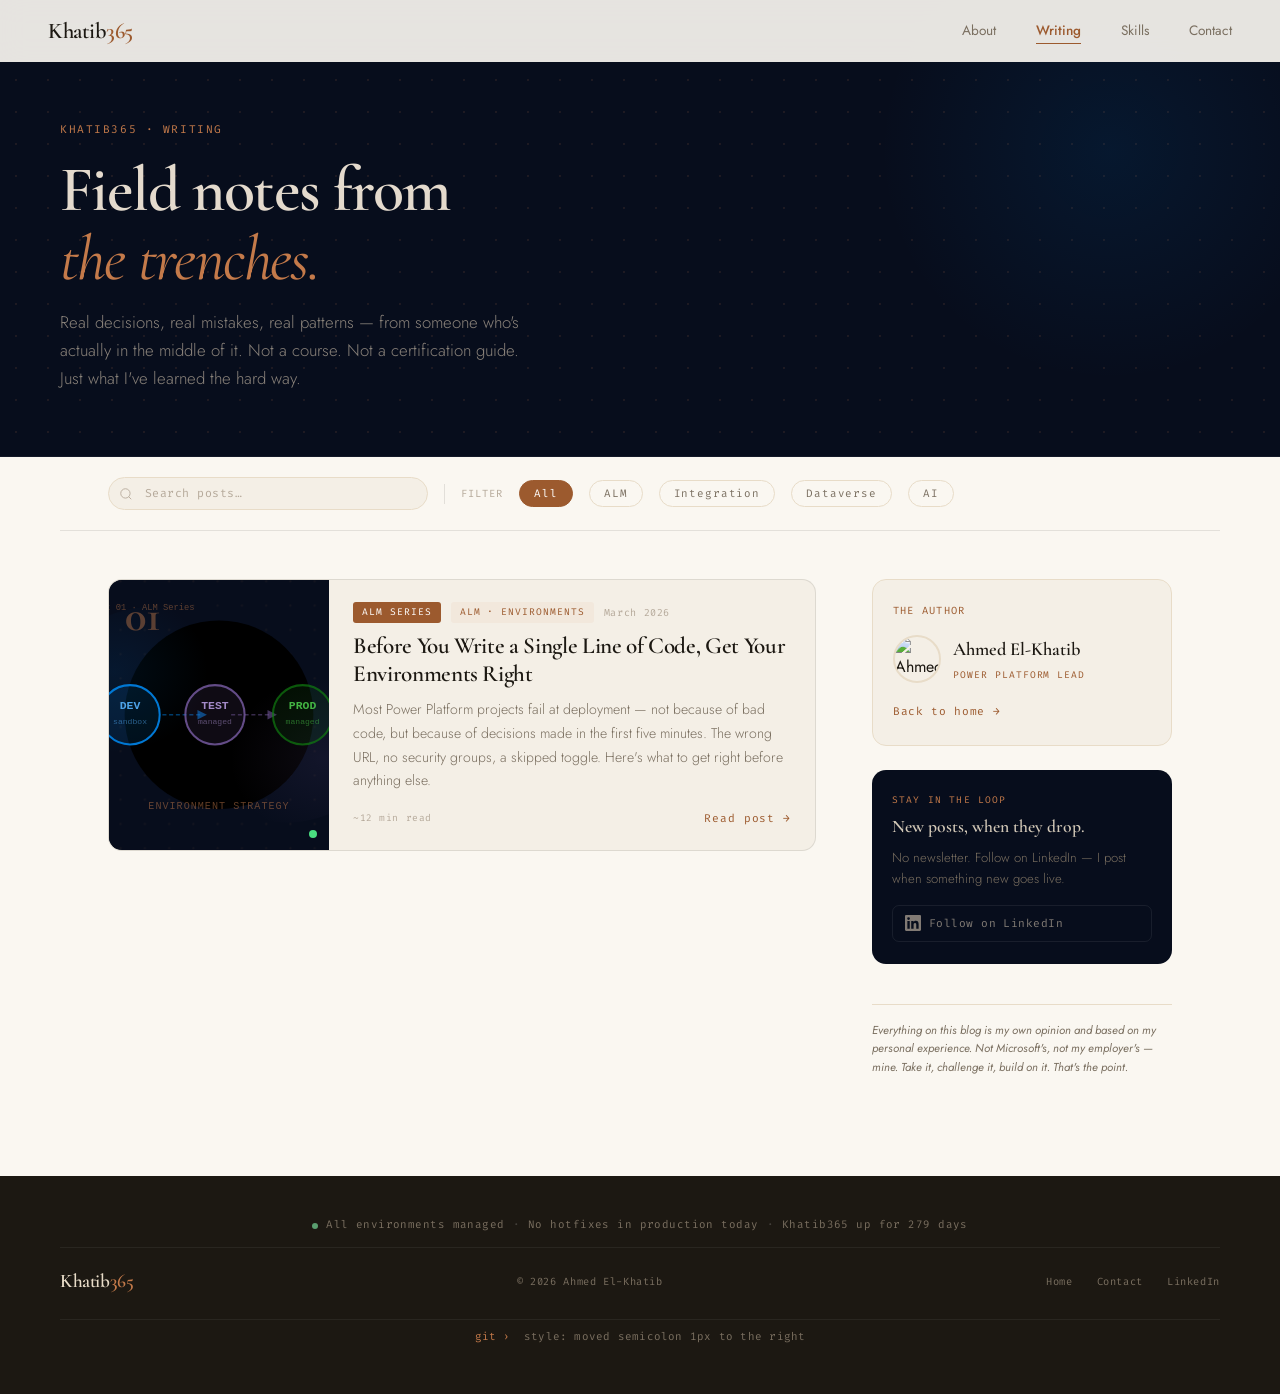
==== blog/index.html @ f5604d5f "Add Easter eggs, 50-tip modal, footer status bar, commit MOTD, and 404 page - Replace 10-tip sardoni" ====
<!DOCTYPE html>
<html lang="en">
<head>
<meta charset="UTF-8">
<meta name="viewport" content="width=device-width, initial-scale=1.0">
<meta name="description" content="Khatib365 — Power Platform, ALM, integration architecture, and building enterprise solutions properly.">
<title>Writing — Khatib365</title>
<link href="https://fonts.googleapis.com/css2?family=Cormorant+Garamond:ital,wght@0,400;0,500;0,600;0,700;1,400;1,600&family=Jost:wght@300;400;500;600&family=Fira+Code:wght@400;500&display=swap" rel="stylesheet">
<link rel="icon" type="image/svg+xml" href="../assets/favicon.svg" />
<style>
  :root {
    --parchment:   #f4efe6;
    --parchment-d: #ece4d5;
    --canvas:      #faf7f1;
    --sand:        #e8dcc8;
    --ink:         #1c1812;
    --ink-soft:    #453d31;
    --ink-mid:     #7a6f60;
    --ink-light:   #b5a99a;
    --copper:      #9c5a2e;
    --copper-light:#c47a4a;
    --copper-pale: #f2e8dc;
    --rule:        rgba(28,24,18,0.1);
    --navy:        #070d1c;
    --serif:  'Cormorant Garamond', Georgia, serif;
    --sans:   'Jost', system-ui, sans-serif;
    --mono:   'Fira Code', 'Courier New', monospace;
    --max-w:  1160px;
  }
  *, *::before, *::after { box-sizing: border-box; margin: 0; padding: 0; }
  html { scroll-behavior: smooth; }
  body { background: var(--canvas); color: var(--ink); font-family: var(--sans); font-size: 16px; line-height: 1.7; -webkit-font-smoothing: antialiased; overflow-x: hidden; }
  a { color: inherit; text-decoration: none; }

  /* ── NAV ── */
  .nav { position: fixed; top: 0; left: 0; right: 0; z-index: 100; display: flex; align-items: center; justify-content: space-between; padding: 1.2rem 3rem; background: rgba(250,247,241,0.92); backdrop-filter: blur(14px); border-bottom: 1px solid transparent; transition: all 0.3s ease; }
  .nav.scrolled { padding: 0.85rem 3rem; border-bottom-color: var(--rule); box-shadow: 0 2px 24px rgba(28,24,18,0.07); }
  .nav-brand { font-family: var(--serif); font-size: 1.4rem; font-weight: 600; letter-spacing: -0.02em; line-height: 1; }
  .brand-khatib { color: var(--ink); } .brand-365 { color: var(--copper); }
  .nav-links { display: flex; align-items: center; gap: 2.5rem; }
  .nav-link { font-size: 0.85rem; font-weight: 400; color: var(--ink-mid); transition: color 0.2s; position: relative; }
  .nav-link:hover { color: var(--ink); }
  .nav-link.active { color: var(--copper); font-weight: 500; }
  .nav-link::after { content: ''; position: absolute; bottom: -2px; left: 0; right: 0; height: 1px; background: var(--copper); transform: scaleX(0); transform-origin: left; transition: transform 0.22s ease; }
  .nav-link:hover::after, .nav-link.active::after { transform: scaleX(1); }
  .nav-toggle { display: none; }

  /* ── PAGE HEADER ── */
  .blog-header {
    padding: 120px 3rem 64px;
    background: var(--navy);
    position: relative; overflow: hidden;
    border-bottom: 1px solid rgba(255,255,255,0.05);
  }
  /* Stars / dot grid on dark header */
  .blog-header::before {
    content: '';
    position: absolute; inset: 0;
    background-image: radial-gradient(circle, rgba(196,122,74,0.12) 1px, transparent 1px);
    background-size: 32px 32px;
    pointer-events: none;
  }
  .blog-header::after {
    content: '';
    position: absolute; top: -100px; right: -80px;
    width: 500px; height: 500px; border-radius: 50%;
    background: radial-gradient(circle, rgba(0,120,212,0.1) 0%, transparent 65%);
    pointer-events: none;
  }
  .blog-header-inner {
    max-width: var(--max-w); margin: 0 auto;
    display: flex; align-items: flex-end; justify-content: space-between;
    gap: 40px; flex-wrap: wrap; position: relative; z-index: 1;
  }
  .blog-eyebrow { font-family: var(--mono); font-size: 0.7rem; letter-spacing: 0.14em; text-transform: uppercase; color: var(--copper-light); margin-bottom: 16px; }
  .blog-page-title { font-family: var(--serif); font-size: clamp(2.6rem, 5vw, 4.2rem); font-weight: 600; line-height: 1.08; letter-spacing: -0.025em; color: rgba(240,230,215,0.95); margin-bottom: 16px; }
  .blog-page-title em { font-style: italic; color: var(--copper-light); font-weight: 400; }
  .blog-page-desc { font-size: 1.05rem; color: rgba(181,169,154,0.75); max-width: 480px; line-height: 1.65; font-weight: 300; }
  .blog-stats { display: flex; gap: 32px; flex-shrink: 0; }
  .blog-stat { text-align: right; }
  .blog-stat-num { font-family: var(--serif); font-size: 2.8rem; font-weight: 600; color: rgba(240,230,215,0.9); line-height: 1; display: block; }
  .blog-stat-label { font-family: var(--mono); font-size: 0.65rem; letter-spacing: 0.12em; text-transform: uppercase; color: rgba(181,169,154,0.5); }

  /* ── TOOLBAR: search + filters ── */
  .blog-toolbar {
    max-width: var(--max-w); margin: 0 auto;
    padding: 20px 3rem;
    display: flex; align-items: center; gap: 16px; flex-wrap: wrap;
    border-bottom: 1px solid var(--rule);
  }
  .search-wrap {
    position: relative; flex: 1; min-width: 200px; max-width: 320px;
  }
  .search-input {
    width: 100%;
    padding: 8px 12px 8px 36px;
    font-family: var(--mono); font-size: 0.72rem; letter-spacing: 0.04em;
    background: var(--parchment); border: 1px solid var(--sand);
    border-radius: 20px; color: var(--ink); outline: none;
    transition: border-color 0.2s, box-shadow 0.2s;
  }
  .search-input::placeholder { color: var(--ink-light); }
  .search-input:focus { border-color: var(--copper-light); box-shadow: 0 0 0 3px rgba(156,90,46,0.1); }
  .search-icon {
    position: absolute; left: 11px; top: 50%; transform: translateY(-50%);
    color: var(--ink-light); pointer-events: none;
  }
  .filter-sep { width: 1px; height: 20px; background: var(--rule); flex-shrink: 0; }
  .filter-label { font-family: var(--mono); font-size: 0.65rem; letter-spacing: 0.1em; text-transform: uppercase; color: var(--ink-light); white-space: nowrap; }
  .filter-btn { font-family: var(--mono); font-size: 0.68rem; letter-spacing: 0.08em; padding: 5px 14px; border-radius: 20px; border: 1px solid var(--sand); background: transparent; color: var(--ink-mid); cursor: pointer; transition: all 0.18s; white-space: nowrap; }
  .filter-btn:hover { border-color: var(--copper); color: var(--copper); }
  .filter-btn.active { background: var(--copper); border-color: var(--copper); color: white; }

  /* ── MAIN LAYOUT ── */
  .blog-main {
    max-width: var(--max-w); margin: 0 auto;
    padding: 48px 3rem 100px;
    display: grid; grid-template-columns: 1fr 300px;
    gap: 56px; align-items: start;
  }

  /* ── POST CARDS ── */
  .post-list { display: flex; flex-direction: column; gap: 20px; }

  .post-item {
    display: grid;
    grid-template-columns: 220px 1fr;
    border-radius: 14px;
    overflow: hidden;
    border: 1px solid var(--rule);
    background: var(--parchment);
    transition: transform 0.28s ease, box-shadow 0.28s ease, border-color 0.28s ease;
    cursor: pointer;
  }
  .post-item:hover {
    transform: translateY(-4px);
    box-shadow: 0 16px 48px rgba(28,24,18,0.1);
    border-color: rgba(156,90,46,0.3);
  }
  .post-item.hidden { display: none; }

  /* Thumbnail */
  .post-thumb {
    position: relative;
    background: var(--navy);
    overflow: hidden;
    min-height: 180px;
  }
  .post-thumb svg { width: 100%; height: 100%; display: block; position: absolute; inset: 0; }
  .post-num {
    position: absolute; top: 14px; left: 16px; z-index: 2;
    font-family: var(--serif); font-size: 2.8rem; font-weight: 700;
    color: rgba(196,122,74,0.45); line-height: 1;
  }
  .post-live-indicator {
    position: absolute; bottom: 12px; right: 12px; z-index: 2;
    width: 8px; height: 8px; border-radius: 50%;
    background: #4ade80;
    box-shadow: 0 0 0 0 rgba(74,222,128,0.5);
    animation: live-pulse 2.2s ease-in-out infinite;
  }
  @keyframes live-pulse {
    0%, 100% { box-shadow: 0 0 0 0 rgba(74,222,128,0.5); }
    50%       { box-shadow: 0 0 0 8px rgba(74,222,128,0); }
  }

  /* Post content */
  .post-content { padding: 22px 24px; display: flex; flex-direction: column; }
  .post-meta { display: flex; align-items: center; gap: 10px; margin-bottom: 10px; flex-wrap: wrap; }
  .post-series { font-family: var(--mono); font-size: 0.6rem; letter-spacing: 0.1em; text-transform: uppercase; color: white; background: var(--copper); padding: 2px 9px; border-radius: 3px; }
  .post-live-badge { font-family: var(--mono); font-size: 0.58rem; letter-spacing: 0.14em; text-transform: uppercase; color: white; background: #16a34a; padding: 2px 9px 3px; border-radius: 3px; }
  .post-tag { font-family: var(--mono); font-size: 0.6rem; letter-spacing: 0.1em; text-transform: uppercase; color: var(--copper); background: var(--copper-pale); padding: 2px 9px; border-radius: 3px; }
  .post-date { font-family: var(--mono); font-size: 0.63rem; color: var(--ink-light); letter-spacing: 0.06em; }

  .post-title { font-family: var(--serif); font-size: 1.45rem; font-weight: 600; line-height: 1.2; letter-spacing: -0.015em; color: var(--ink); margin-bottom: 10px; transition: color 0.2s; }
  .post-item:hover .post-title { color: var(--copper); }
  .post-title-link { color: inherit; text-decoration: none; transition: color 0.2s; }
  .post-item:hover .post-title-link { color: var(--copper); }

  .post-excerpt { font-size: 0.88rem; color: var(--ink-mid); line-height: 1.68; font-weight: 300; flex: 1; margin-bottom: 16px; }

  .post-footer { display: flex; align-items: center; justify-content: space-between; margin-top: auto; }
  .post-read-time { font-family: var(--mono); font-size: 0.6rem; color: var(--ink-light); letter-spacing: 0.06em; }
  .post-link { font-family: var(--mono); font-size: 0.7rem; color: var(--copper); letter-spacing: 0.08em; display: flex; align-items: center; gap: 6px; transition: gap 0.2s; }
  .post-item:hover .post-link { gap: 11px; }

  /* Empty state */
  .no-posts-msg { padding: 3rem 0; text-align: center; color: var(--ink-light); font-family: var(--mono); font-size: 0.8rem; display: none; }
  .no-posts-msg.visible { display: block; }

  /* ── SIDEBAR ── */
  .blog-sidebar { display: flex; flex-direction: column; gap: 24px; position: sticky; top: 96px; }

  .sidebar-card { background: var(--parchment); border: 1px solid var(--sand); border-radius: 14px; padding: 22px 20px; }
  .sidebar-title { font-family: var(--mono); font-size: 0.65rem; letter-spacing: 0.12em; text-transform: uppercase; color: var(--copper); margin-bottom: 14px; }

  /* Author */
  .author-mini-header { display: flex; align-items: center; gap: 12px; margin-bottom: 12px; }
  .author-mini-photo { width: 48px; height: 48px; border-radius: 50%; object-fit: cover; border: 2px solid var(--sand); flex-shrink: 0; }
  .author-mini-meta { display: flex; flex-direction: column; gap: 2px; }
  .about-mini-name { font-family: var(--serif); font-size: 1.15rem; font-weight: 600; color: var(--ink); }
  .about-mini-role { font-family: var(--mono); font-size: 0.6rem; letter-spacing: 0.1em; text-transform: uppercase; color: var(--copper); }
  .about-mini-bio { font-size: 0.84rem; color: var(--ink-mid); line-height: 1.6; font-weight: 300; margin-bottom: 12px; }
  .about-mini-link { font-family: var(--mono); font-size: 0.7rem; color: var(--copper); letter-spacing: 0.06em; display: inline-flex; align-items: center; gap: 6px; transition: gap 0.2s; }
  .about-mini-link:hover { gap: 10px; }

  /* Topics */
  .topic-list { display: flex; flex-direction: column; gap: 8px; }
  .topic-item {
    display: flex; align-items: center; justify-content: space-between;
    font-size: 0.84rem; color: var(--ink-soft);
    padding: 8px 10px; border-radius: 8px;
    border: 1px solid transparent;
    transition: all 0.18s; cursor: pointer;
  }
  .topic-item:hover { background: var(--copper-pale); border-color: rgba(156,90,46,0.2); color: var(--copper); }
  .topic-dot { width: 8px; height: 8px; border-radius: 50%; flex-shrink: 0; }

  /* Follow card */
  .follow-card { background: var(--navy); border-radius: 14px; padding: 22px 20px; }
  .follow-card-eyebrow { font-family: var(--mono); font-size: 0.6rem; letter-spacing: 0.12em; text-transform: uppercase; color: var(--copper-light); margin-bottom: 8px; display: block; }
  .follow-card-title { font-family: var(--serif); font-size: 1.1rem; font-weight: 600; color: rgba(232,220,200,0.9); margin-bottom: 8px; line-height: 1.3; }
  .follow-card-body { font-size: 0.82rem; color: rgba(122,111,96,1); line-height: 1.6; font-weight: 300; margin-bottom: 16px; }
  .follow-card-links { display: flex; flex-direction: column; gap: 8px; }
  .follow-card-link { display: inline-flex; align-items: center; gap: 8px; font-family: var(--mono); font-size: 0.7rem; color: rgba(181,169,154,0.7); padding: 8px 12px; border: 1px solid rgba(255,255,255,0.07); border-radius: 7px; transition: all 0.2s; letter-spacing: 0.04em; }
  .follow-card-link:hover { background: rgba(255,255,255,0.05); color: rgba(232,220,200,0.9); border-color: rgba(255,255,255,0.15); }
  .follow-card-link-icon { background: rgba(255,255,255,0.07); border-radius: 3px; padding: 1px 5px; font-size: 0.6rem; }

  /* ── FOOTER ── */
  .footer { background: var(--ink); padding: 2.5rem 3rem; }
  .footer-inner { max-width: var(--max-w); margin: 0 auto; display: flex; align-items: center; justify-content: space-between; flex-wrap: wrap; gap: 20px; }
  .footer .nav-brand { font-size: 1.2rem; }
  .footer .brand-khatib { color: var(--sand); }
  .footer .brand-365 { color: var(--copper-light); }
  .footer-copy { font-family: var(--mono); font-size: 0.65rem; color: var(--ink-mid); letter-spacing: 0.06em; }
  .footer-links { display: flex; gap: 24px; }
  .footer-link { font-family: var(--mono); font-size: 0.65rem; color: var(--ink-mid); letter-spacing: 0.06em; transition: color 0.2s; }
  .footer-link:hover { color: var(--copper-light); }
  .footer-status {
    width: 100%; display: flex; align-items: center; justify-content: center;
    gap: 8px; font-size: 0.68rem; color: var(--ink-mid);
    font-family: var(--mono); letter-spacing: 0.04em;
    padding-bottom: 0.75rem; margin-bottom: 0.25rem;
    border-bottom: 0.5px solid rgba(255,255,255,0.06);
  }
  .status-dot {
    width: 6px; height: 6px; border-radius: 50%;
    background: #5a9e6f;
    animation: statusPulse 2.5s ease-in-out infinite;
  }
  @keyframes statusPulse { 0%, 100% { opacity: 1; } 50% { opacity: 0.4; } }
  .status-sep { color: rgba(255,255,255,0.18); }
  .footer-commit {
    width: 100%; text-align: center; font-family: var(--mono); font-size: 0.68rem;
    color: var(--ink-mid); padding: 0.5rem 0;
    border-top: 0.5px solid rgba(255,255,255,0.06);
    margin-top: 0.5rem; letter-spacing: 0.02em;
  }
  .footer-commit-prefix { color: var(--copper-light); margin-right: 6px; }

  /* ── SARCASTIC TIP TOAST ── */
  .tip-toast {
    position: fixed; bottom: 28px; right: 28px; z-index: 500;
    max-width: 340px;
    background: var(--navy);
    border-radius: 14px; padding: 0;
    border: 1px solid rgba(196,122,74,0.2);
    box-shadow: 0 16px 48px rgba(0,0,0,0.35);
    transform: translateY(calc(100% + 44px)); opacity: 0;
    transition: transform 0.48s cubic-bezier(0.16,1,0.3,1), opacity 0.38s ease;
    overflow: hidden;
  }
  .tip-toast.visible { transform: translateY(0); opacity: 1; }
  .tip-toast.hiding  { transform: translateY(calc(100% + 44px)); opacity: 0; }
  .tip-progress { height: 2px; background: linear-gradient(90deg, var(--copper), var(--copper-light)); transform-origin: left; animation: tip-drain 7.5s linear forwards; }
  @keyframes tip-drain { from { transform: scaleX(1); } to { transform: scaleX(0); } }
  .tip-body { padding: 16px 18px 18px; }
  .tip-header { display: flex; align-items: center; justify-content: space-between; margin-bottom: 8px; }
  .tip-label { font-family: var(--mono); font-size: 0.6rem; letter-spacing: 0.14em; text-transform: uppercase; color: var(--copper-light); display: flex; align-items: center; gap: 5px; }
  .tip-close { background: rgba(255,255,255,0.06); border: none; border-radius: 50%; width: 22px; height: 22px; display: flex; align-items: center; justify-content: center; color: rgba(181,169,154,0.6); cursor: pointer; font-size: 0.68rem; transition: all 0.2s; line-height: 1; }
  .tip-close:hover { background: rgba(255,255,255,0.12); color: rgba(232,220,200,0.9); }
  .tip-text { font-size: 0.86rem; color: rgba(228,210,186,0.82); line-height: 1.65; font-weight: 300; }
  .tip-text strong { color: var(--copper-light); font-weight: 500; }

  /* ── Disclaimer ── */
  .disclaimer-text {
    font-size: 0.72rem;
    color: var(--ink-mid);
    line-height: 1.6;
    font-style: italic;
    border-top: 0.5px solid var(--sand);
    padding-top: 1rem;
    margin-top: 1rem;
  }

  /* ── RESPONSIVE ── */
  @media (max-width: 960px) {
    .blog-main { grid-template-columns: 1fr; padding: 36px 1.5rem 80px; gap: 40px; }
    .blog-sidebar { position: static; }
  }
  @media (max-width: 760px) {
    .nav { padding: 1rem 1.5rem; }
    .nav.scrolled { padding: 0.8rem 1.5rem; }
    .nav-links { display: none; }
    .nav-toggle { display: block; background: none; border: none; font-size: 1.2rem; color: var(--ink); cursor: pointer; }
    .nav-links.open { display: flex; flex-direction: column; position: absolute; top: 100%; left: 0; right: 0; background: rgba(250,247,241,0.98); padding: 1rem 1.5rem 1.5rem; border-bottom: 1px solid var(--rule); gap: 1rem; }
    .blog-header { padding: 100px 1.5rem 48px; }
    .blog-header-inner { flex-direction: column; align-items: flex-start; }
    .blog-toolbar { padding: 16px 1.5rem; }
    .post-item { grid-template-columns: 1fr; }
    .post-thumb { min-height: 140px; }
    .footer { padding: 2rem 1.5rem; }
    .tip-toast { max-width: calc(100vw - 40px); right: 20px; bottom: 20px; }
  }
</style>
</head>
<body>

<!-- NAV -->
<nav class="nav" id="nav">
  <a href="../" class="nav-brand"><span class="brand-khatib">Khatib</span><span class="brand-365">365</span></a>
  <div class="nav-links" id="navLinks">
    <a href="../#about" class="nav-link">About</a>
    <a href="index.html" class="nav-link active">Writing</a>
    <a href="../#skills" class="nav-link">Skills</a>
    <a href="../#contact" class="nav-link">Contact</a>
  </div>
  <button class="nav-toggle" id="navToggle" aria-label="Menu">☰</button>
</nav>

<!-- HEADER (dark navy) -->
<header class="blog-header">
  <div class="blog-header-inner">
    <div>
      <div class="blog-eyebrow">Khatib365 · Writing</div>
      <h1 class="blog-page-title">Field notes from<br><em>the trenches.</em></h1>
      <p class="blog-page-desc">Real decisions, real mistakes, real patterns — from someone who's actually in the middle of it. Not a course. Not a certification guide. Just what I've learned the hard way.</p>
    </div>
  </div>
</header>

<!-- TOOLBAR: search + filter -->
<div class="blog-toolbar" id="toolbar">
  <div class="search-wrap">
    <svg class="search-icon" viewBox="0 0 24 24" fill="none" stroke="currentColor" stroke-width="1.5" width="14" height="14"><circle cx="11" cy="11" r="8"/><line x1="21" y1="21" x2="16.65" y2="16.65"/></svg>
    <input type="text" id="searchInput" class="search-input" placeholder="Search posts…" aria-label="Search posts" />
  </div>
  <div class="filter-sep"></div>
  <span class="filter-label">Filter</span>
  <button class="filter-btn active" data-filter="all">All</button>
  <button class="filter-btn" data-filter="alm">ALM</button>
  <button class="filter-btn" data-filter="integration">Integration</button>
  <button class="filter-btn" data-filter="dataverse">Dataverse</button>
  <button class="filter-btn" data-filter="ai">AI</button>
</div>

<!-- MAIN -->
<main class="blog-main">

  <!-- POST LIST -->
  <div class="post-list" id="postList">

    <!-- ── Post 01: Environment Strategy — LIVE ── -->
    <article class="post-item" data-tags="alm" data-live="true"
      onclick="location.href='post1-environment-strategy.html'" style="cursor:pointer;">
      <div class="post-thumb">
        <!-- Abstract SVG thumbnail: Environment pipeline art -->
        <svg viewBox="0 0 220 200" xmlns="http://www.w3.org/2000/svg" preserveAspectRatio="xMidYMid slice">
          <!-- Background -->
          <rect width="220" height="200" fill="#070d1c"/>
          <!-- Dot grid -->
          <defs>
            <pattern id="dots1" x="0" y="0" width="18" height="18" patternUnits="userSpaceOnUse">
              <circle cx="1" cy="1" r="0.8" fill="rgba(196,122,74,0.07)"/>
            </pattern>
          </defs>
          <rect width="220" height="200" fill="url(#dots1)"/>
          <!-- Glow blobs -->
          <circle cx="110" cy="100" r="70" fill="radial-gradient"/>
          <radialGradient id="g1" cx="30%" cy="40%" r="50%">
            <stop offset="0%" stop-color="rgba(0,120,212,0.1)"/>
            <stop offset="100%" stop-color="rgba(0,120,212,0)"/>
          </radialGradient>
          <radialGradient id="g2" cx="70%" cy="60%" r="50%">
            <stop offset="0%" stop-color="rgba(123,94,167,0.1)"/>
            <stop offset="100%" stop-color="rgba(123,94,167,0)"/>
          </radialGradient>
          <ellipse cx="60" cy="80" rx="70" ry="60" fill="url(#g1)"/>
          <ellipse cx="160" cy="120" rx="70" ry="60" fill="url(#g2)"/>
          <!-- Arrow: DEV → TEST -->
          <line x1="68" y1="100" x2="96" y2="100" stroke="rgba(0,120,212,0.5)" stroke-width="1.2" stroke-dasharray="3,2"/>
          <polygon points="94,96.5 101,100 94,103.5" fill="rgba(0,120,212,0.6)"/>
          <!-- Arrow: TEST → PROD -->
          <line x1="119" y1="100" x2="148" y2="100" stroke="rgba(123,94,167,0.45)" stroke-width="1.2" stroke-dasharray="3,2"/>
          <polygon points="146,96.5 153,100 146,103.5" fill="rgba(123,94,167,0.55)"/>
          <!-- DEV node -->
          <circle cx="44" cy="100" r="22" fill="rgba(0,120,212,0.12)" stroke="#0078d4" stroke-width="1.5"/>
          <text x="44" y="96" text-anchor="middle" fill="#4da3e8" font-size="8.5" font-family="monospace" font-weight="bold">DEV</text>
          <text x="44" y="107" text-anchor="middle" fill="rgba(77,163,232,0.55)" font-size="6" font-family="monospace">sandbox</text>
          <!-- TEST node -->
          <circle cx="107" cy="100" r="22" fill="rgba(123,94,167,0.12)" stroke="rgba(123,94,167,0.8)" stroke-width="1.5"/>
          <text x="107" y="96" text-anchor="middle" fill="rgba(172,145,210,0.95)" font-size="8.5" font-family="monospace" font-weight="bold">TEST</text>
          <text x="107" y="107" text-anchor="middle" fill="rgba(172,145,210,0.5)" font-size="6" font-family="monospace">managed</text>
          <!-- PROD node -->
          <circle cx="172" cy="100" r="22" fill="rgba(16,124,16,0.12)" stroke="rgba(16,124,16,0.7)" stroke-width="1.5"/>
          <text x="172" y="96" text-anchor="middle" fill="rgba(74,200,74,0.9)" font-size="8.5" font-family="monospace" font-weight="bold">PROD</text>
          <text x="172" y="107" text-anchor="middle" fill="rgba(74,200,74,0.5)" font-size="6" font-family="monospace">managed</text>
          <!-- Bottom caption -->
          <text x="110" y="170" text-anchor="middle" fill="rgba(196,122,74,0.5)" font-size="7.5" font-family="monospace" letter-spacing="0.1em">ENVIRONMENT STRATEGY</text>
          <!-- Top label -->
          <text x="14" y="22" fill="rgba(196,122,74,0.45)" font-size="6.5" font-family="monospace">Post 01 · ALM Series</text>
        </svg>
        <span class="post-num">01</span>
        <div class="post-live-indicator" title="Live"></div>
      </div>
      <div class="post-content">
        <div class="post-meta">
          <span class="post-series">ALM Series</span>
          <span class="post-tag">ALM · Environments</span>
          <span class="post-date">March 2026</span>
        </div>
        <h2 class="post-title"><a href="post1-environment-strategy.html" class="post-title-link">Before You Write a Single Line of Code, Get Your Environments Right</a></h2>
        <p class="post-excerpt">Most Power Platform projects fail at deployment — not because of bad code, but because of decisions made in the first five minutes. The wrong URL, no security groups, a skipped toggle. Here's what to get right before anything else.</p>
        <div class="post-footer">
          <span class="post-read-time">~12 min read</span>
          <a href="post1-environment-strategy.html" class="post-link">Read post →</a>
        </div>
      </div>
    </article>

    <div class="no-posts-msg" id="noPostsMsg">
      No published posts match that search yet — check back soon.
    </div>

  </div>

  <!-- SIDEBAR -->
  <aside class="blog-sidebar">

    <!-- Author card -->
    <div class="sidebar-card">
      <div class="sidebar-title">The author</div>
      <div class="author-mini-header">
        <img src="../assets/photo.jpg" alt="Ahmed El-Khatib" class="author-mini-photo" />
        <div class="author-mini-meta">
          <div class="about-mini-name">Ahmed El-Khatib</div>
          <div class="about-mini-role">Power Platform Lead</div>
        </div>
      </div>
      <a href="../" class="about-mini-link">Back to home →</a>
    </div>

    <!-- Follow / Connect -->
    <div class="follow-card">
      <span class="follow-card-eyebrow">Stay in the loop</span>
      <div class="follow-card-title">New posts, when they drop.</div>
      <p class="follow-card-body">No newsletter. Follow on LinkedIn — I post when something new goes live.</p>
      <div class="follow-card-links">
        <a href="https://linkedin.com/in/ahmed-el-khatib" target="_blank" rel="noopener" class="follow-card-link">
          <svg width="16" height="16" viewBox="0 0 24 24" fill="currentColor" aria-hidden="true" style="flex-shrink:0">
            <path d="M20.447 20.452h-3.554v-5.569c0-1.328-.027-3.037-1.852-3.037-1.853 0-2.136 1.445-2.136 2.939v5.667H9.351V9h3.414v1.561h.046c.477-.9 1.637-1.85 3.37-1.85 3.601 0 4.267 2.37 4.267 5.455v6.286zM5.337 7.433a2.062 2.062 0 0 1-2.063-2.065 2.064 2.064 0 1 1 2.063 2.065zm1.782 13.019H3.555V9h3.564v11.452zM22.225 0H1.771C.792 0 0 .774 0 1.729v20.542C0 23.227.792 24 1.771 24h20.451C23.2 24 24 23.227 24 22.271V1.729C24 .774 23.2 0 22.222 0h.003z"/>
          </svg>
          Follow on LinkedIn
        </a>
      </div>
    </div>

    <!-- Disclaimer -->
    <div class="sidebar-disclaimer">
      <p class="disclaimer-text">
        Everything on this blog is my own opinion and based on my personal experience.
        Not Microsoft's, not my employer's — mine. Take it, challenge it, build on it.
        That's the point.
      </p>
    </div>

  </aside>

</main>

<!-- FOOTER -->
<footer class="footer">
  <div class="footer-inner">
    <div class="footer-status">
      <span class="status-dot"></span>
      <span class="status-text">All environments managed</span>
      <span class="status-sep">·</span>
      <span class="status-text">No hotfixes in production today</span>
      <span class="status-sep">·</span>
      <span class="status-text" id="status-uptime"></span>
    </div>
    <a href="../" class="nav-brand"><span class="brand-khatib">Khatib</span><span class="brand-365">365</span></a>
    <span class="footer-copy">© 2026 Ahmed El-Khatib</span>
    <div class="footer-links">
      <a href="../" class="footer-link">Home</a>
      <a href="../#contact" class="footer-link">Contact</a>
      <a href="https://linkedin.com/in/ahmed-el-khatib" class="footer-link" target="_blank" rel="noopener noreferrer">LinkedIn</a>
    </div>
    <div class="footer-commit">
      <span class="footer-commit-prefix">git ›</span>
      <span class="footer-commit-msg" id="footer-commit-msg"></span>
    </div>
  </div>
</footer>

<!-- SARCASTIC TIP TOAST -->
<div class="tip-toast" id="tipToast" role="status" aria-live="polite">
  <div class="tip-progress" id="tipProgress"></div>
  <div class="tip-body">
    <div class="tip-header">
      <span class="tip-label">⚡ Power Platform Truth Bomb</span>
      <button class="tip-close" id="tipClose" aria-label="Dismiss">✕</button>
    </div>
    <p class="tip-text" id="tipText"></p>
  </div>
</div>

<script>
  // ── Nav
  const nav = document.getElementById('nav');
  window.addEventListener('scroll', () => nav.classList.toggle('scrolled', window.scrollY > 40));
  const toggle = document.getElementById('navToggle');
  const navLinks = document.getElementById('navLinks');
  toggle?.addEventListener('click', () => navLinks.classList.toggle('open'));
  navLinks?.querySelectorAll('a').forEach(a => a.addEventListener('click', () => navLinks.classList.remove('open')));

  // ── Filter + Search
  const filterBtns    = document.querySelectorAll('.filter-btn');
  const publishedPosts = document.querySelectorAll('.post-item[data-live="true"]');
  const noPostsMsg    = document.getElementById('noPostsMsg');
  const searchInput   = document.getElementById('searchInput');
  let activeFilter    = 'all';
  let searchQuery     = '';

  function applyFilters() {
    let anyVisible = false;
    publishedPosts.forEach(post => {
      const tags    = post.dataset.tags || '';
      const title   = post.querySelector('.post-title')?.textContent.toLowerCase() || '';
      const excerpt = post.querySelector('.post-excerpt')?.textContent.toLowerCase() || '';
      const matchFilter = activeFilter === 'all' || tags.includes(activeFilter);
      const matchSearch = !searchQuery || title.includes(searchQuery) || excerpt.includes(searchQuery);
      const show = matchFilter && matchSearch;
      post.classList.toggle('hidden', !show);
      if (show) anyVisible = true;
    });
    noPostsMsg.classList.toggle('visible', !anyVisible);
  }

  filterBtns.forEach(btn => {
    btn.addEventListener('click', () => {
      filterBtns.forEach(b => b.classList.remove('active'));
      btn.classList.add('active');
      activeFilter = btn.dataset.filter;
      applyFilters();
    });
  });

  searchInput.addEventListener('input', () => {
    searchQuery = searchInput.value.toLowerCase().trim();
    applyFilters();
  });

  // Sidebar topic click helper
  function filterByTag(tag) {
    activeFilter = tag;
    filterBtns.forEach(b => {
      b.classList.toggle('active', b.dataset.filter === tag);
    });
    applyFilters();
    document.getElementById('postList').scrollIntoView({ behavior: 'smooth', block: 'start' });
  }

  // ── Sarcastic tip toast
  const sarcasticTips = [
    "<strong>Oh, you're deploying unmanaged to production again?</strong> A classic. We don't judge here. But we're judging.",
    "<strong>Hardcoded that URL directly in the flow, did you?</strong> It works perfectly in Dev. Dev is not real life.",
    "<strong>No security groups on the environment?</strong> Bold. Everyone's a System Admin now. The auditors say hi.",
    "<strong>You just put everything in one solution.</strong> The data model, the flows, the apps, the PCF. Future you has been notified.",
    "<strong>It works in Dev, so that's basically done, right?</strong> Dev is a lie we all agreed to believe.",
    "<strong>Polling every 60 seconds when nothing changes?</strong> Your API provider filed a noise complaint.",
    "<strong>Three different publisher prefixes across the same org.</strong> This is permanent. This is forever. Good luck.",
    "<strong>Synchronous plugin. Ten thousand rows. Let's go.</strong> The transaction thread is crying.",
    "<strong>No DLP policies? That's called freedom.</strong> Someone just connected their personal Gmail. It's fine.",
    "<strong>You skipped the environment variables again.</strong> The service account who's email is in 47 flows just resigned."
  ];

  const toast    = document.getElementById('tipToast');
  const tipText  = document.getElementById('tipText');
  const tipClose = document.getElementById('tipClose');
  let   tipTimer = null;

  function dismissTip() {
    toast.classList.remove('visible');
    toast.classList.add('hiding');
    clearTimeout(tipTimer);
    setTimeout(() => toast.classList.remove('hiding'), 500);
  }

  window.addEventListener('load', () => {
    tipText.innerHTML = sarcasticTips[Math.floor(Math.random() * sarcasticTips.length)];
    setTimeout(() => {
      toast.classList.add('visible');
      tipTimer = setTimeout(dismissTip, 7800);
    }, 1600);
  });

  tipClose.addEventListener('click', dismissTip);

  // ── Footer commit + uptime
  (function() {
    const commits = [
      "fix: fixed the fix that fixed the previous fix",
      "hotfix: please work",
      "temp: do not push to prod (pushing to prod)",
      "chore: removed todo comments (left the todos)",
      "refactor: same code, more confidence",
      "fix: it works now (reason unknown)",
      "wip: not wip anymore, shipping anyway",
      "feat: added feature client didn't ask for but definitely needs",
      "hotfix: prod is fine, this is fine, everything is fine",
      "fix: reverted the revert of the revert",
      "style: moved semicolon 1px to the right",
      "docs: added comment explaining what the code does (incorrectly)",
      "fix: null check (too late)",
      "feat: environment variables (they were hardcoded until today)",
      "deploy: fingers crossed",
      "fix: works on my machine (adding my machine to prod)",
      "chore: deleted unused code (it will be needed next week)",
      "feat: error handling (catching and ignoring)",
      "fix: race condition by adding setTimeout 1000",
      "hotfix: unrelated change that somehow fixes everything"
    ];
    const msgEl = document.getElementById('footer-commit-msg');
    if (msgEl) msgEl.textContent = commits[Math.floor(Math.random() * commits.length)];
    const uptimeEl = document.getElementById('status-uptime');
    if (uptimeEl) uptimeEl.textContent =
      'Khatib365 up for ' +
      Math.floor((Date.now() - new Date('2026-03-01').getTime()) / 86400000) + ' days';
  })();
</script>
</body>
</html>
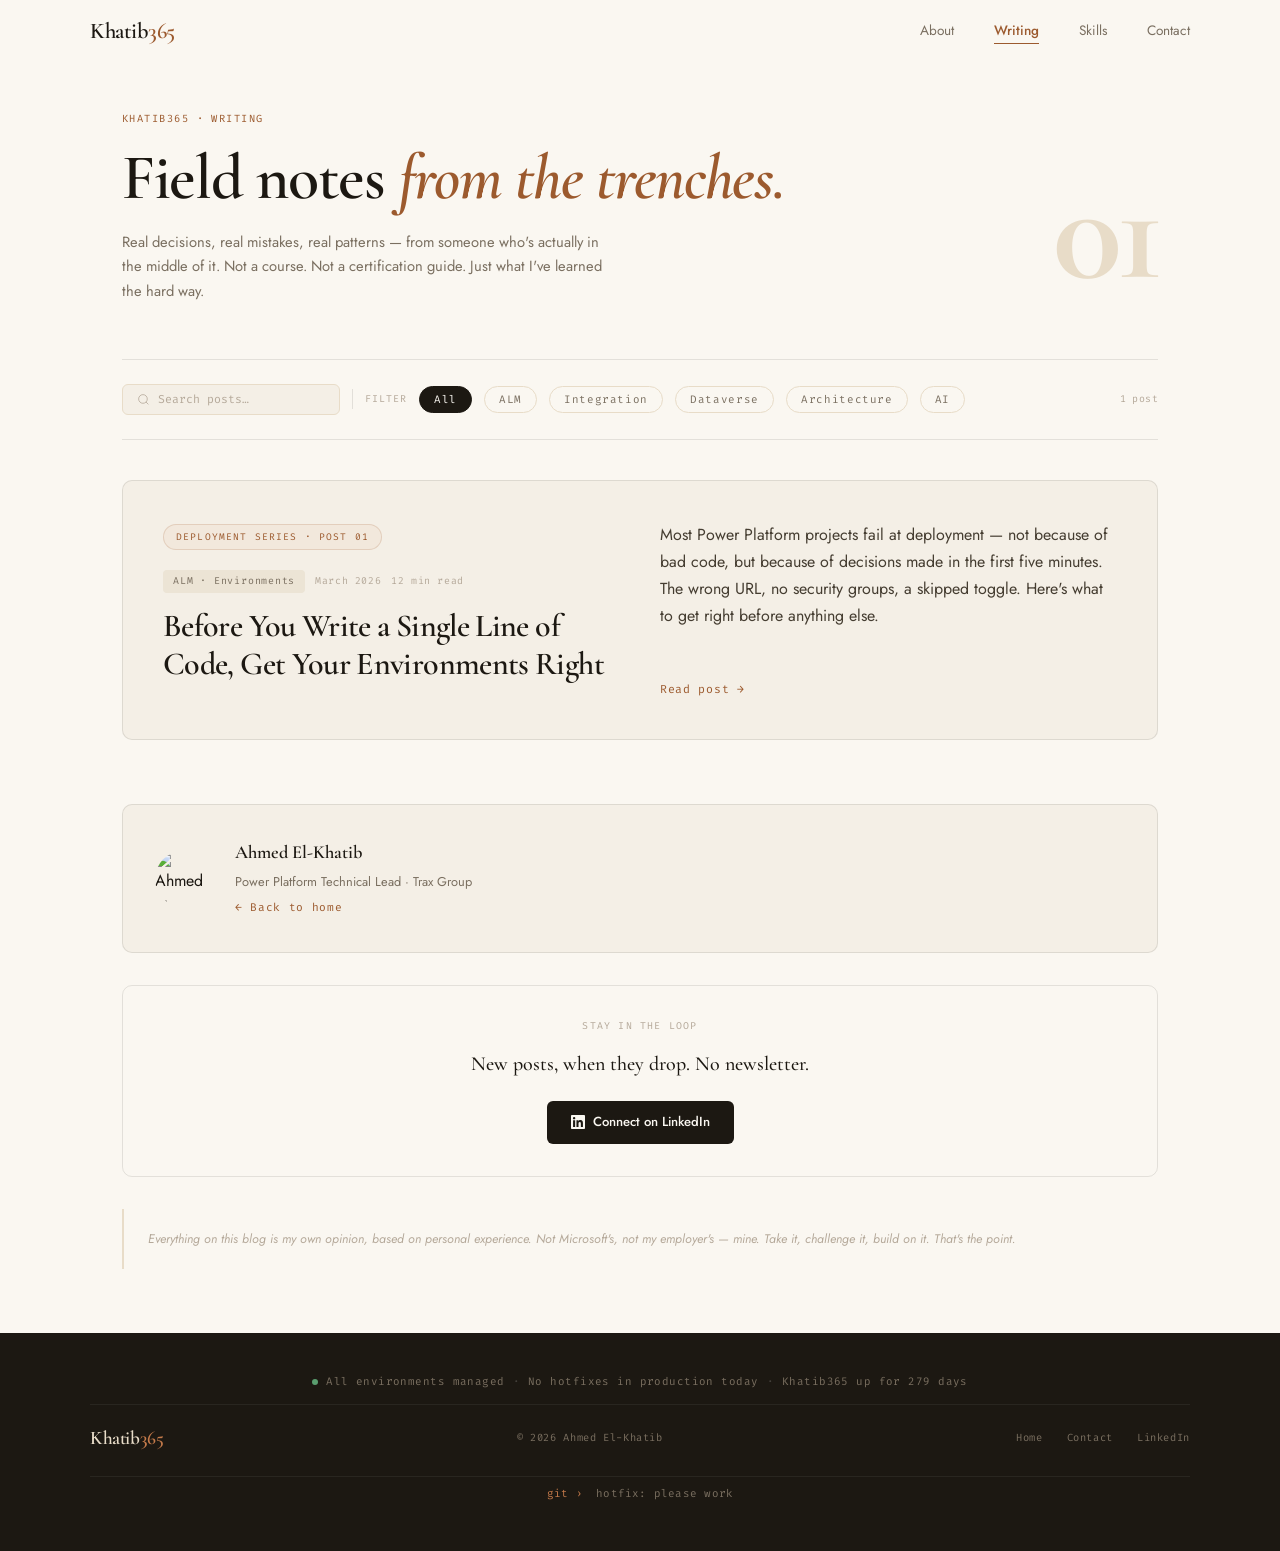
==== commit ba92f679: "Fix layout, icon quality, and rewrite blog index - Fix SVG icons: remove hardcoded 18px dimensions, " ====
--- a/blog/index.html
+++ b/blog/index.html
@@ -3,15 +3,17 @@
 <head>
 <meta charset="UTF-8">
 <meta name="viewport" content="width=device-width, initial-scale=1.0">
-<meta name="description" content="Khatib365 — Power Platform, ALM, integration architecture, and building enterprise solutions properly.">
+<meta name="description" content="Writing by Ahmed El-Khatib — real patterns, real mistakes, real decisions from enterprise Power Platform delivery.">
 <title>Writing — Khatib365</title>
+<link rel="preconnect" href="https://fonts.googleapis.com">
+<link rel="preconnect" href="https://fonts.gstatic.com" crossorigin>
 <link href="https://fonts.googleapis.com/css2?family=Cormorant+Garamond:ital,wght@0,400;0,500;0,600;0,700;1,400;1,600&family=Jost:wght@300;400;500;600&family=Fira+Code:wght@400;500&display=swap" rel="stylesheet">
-<link rel="icon" type="image/svg+xml" href="../assets/favicon.svg" />
+<link rel="icon" type="image/svg+xml" href="../assets/favicon.svg">
 <style>
   :root {
+    --canvas:      #faf7f1;
     --parchment:   #f4efe6;
     --parchment-d: #ece4d5;
-    --canvas:      #faf7f1;
     --sand:        #e8dcc8;
     --ink:         #1c1812;
     --ink-soft:    #453d31;
@@ -21,213 +23,233 @@
     --copper-light:#c47a4a;
     --copper-pale: #f2e8dc;
     --rule:        rgba(28,24,18,0.1);
+    --rule-light:  rgba(28,24,18,0.06);
     --navy:        #070d1c;
     --serif:  'Cormorant Garamond', Georgia, serif;
     --sans:   'Jost', system-ui, sans-serif;
     --mono:   'Fira Code', 'Courier New', monospace;
-    --max-w:  1160px;
+    --max-w:  1100px;
   }
   *, *::before, *::after { box-sizing: border-box; margin: 0; padding: 0; }
-  html { scroll-behavior: smooth; }
+  html { scroll-behavior: smooth; overflow-x: hidden; max-width: 100%; }
   body { background: var(--canvas); color: var(--ink); font-family: var(--sans); font-size: 16px; line-height: 1.7; -webkit-font-smoothing: antialiased; overflow-x: hidden; }
   a { color: inherit; text-decoration: none; }
+  img { display: block; max-width: 100%; }
 
   /* ── NAV ── */
-  .nav { position: fixed; top: 0; left: 0; right: 0; z-index: 100; display: flex; align-items: center; justify-content: space-between; padding: 1.2rem 3rem; background: rgba(250,247,241,0.92); backdrop-filter: blur(14px); border-bottom: 1px solid transparent; transition: all 0.3s ease; }
-  .nav.scrolled { padding: 0.85rem 3rem; border-bottom-color: var(--rule); box-shadow: 0 2px 24px rgba(28,24,18,0.07); }
-  .nav-brand { font-family: var(--serif); font-size: 1.4rem; font-weight: 600; letter-spacing: -0.02em; line-height: 1; }
-  .brand-khatib { color: var(--ink); } .brand-365 { color: var(--copper); }
+  .nav {
+    position: fixed; top: 0; left: 0; right: 0; z-index: 100;
+    display: flex; align-items: center; justify-content: space-between;
+    padding: 1.2rem max(1.5rem, calc((100% - var(--max-w)) / 2));
+    background: rgba(250,247,241,0.92); backdrop-filter: blur(14px);
+    border-bottom: 1px solid transparent; transition: all 0.3s ease;
+  }
+  .nav.scrolled { padding-top: 0.85rem; padding-bottom: 0.85rem; border-bottom-color: var(--rule); box-shadow: 0 2px 24px rgba(28,24,18,0.07); }
+  .nav-brand { font-family: var(--serif); font-size: 1.4rem; font-weight: 600; letter-spacing: -0.02em; line-height: 1; white-space: nowrap; }
+  .brand-khatib, .brand-365 { display: inline; }
+  .brand-khatib { color: var(--ink); }
+  .brand-365 { color: var(--copper); }
   .nav-links { display: flex; align-items: center; gap: 2.5rem; }
   .nav-link { font-size: 0.85rem; font-weight: 400; color: var(--ink-mid); transition: color 0.2s; position: relative; }
   .nav-link:hover { color: var(--ink); }
   .nav-link.active { color: var(--copper); font-weight: 500; }
   .nav-link::after { content: ''; position: absolute; bottom: -2px; left: 0; right: 0; height: 1px; background: var(--copper); transform: scaleX(0); transform-origin: left; transition: transform 0.22s ease; }
   .nav-link:hover::after, .nav-link.active::after { transform: scaleX(1); }
-  .nav-toggle { display: none; }
-
-  /* ── PAGE HEADER ── */
-  .blog-header {
-    padding: 120px 3rem 64px;
-    background: var(--navy);
-    position: relative; overflow: hidden;
-    border-bottom: 1px solid rgba(255,255,255,0.05);
-  }
-  /* Stars / dot grid on dark header */
-  .blog-header::before {
-    content: '';
-    position: absolute; inset: 0;
-    background-image: radial-gradient(circle, rgba(196,122,74,0.12) 1px, transparent 1px);
-    background-size: 32px 32px;
-    pointer-events: none;
-  }
-  .blog-header::after {
-    content: '';
-    position: absolute; top: -100px; right: -80px;
-    width: 500px; height: 500px; border-radius: 50%;
-    background: radial-gradient(circle, rgba(0,120,212,0.1) 0%, transparent 65%);
-    pointer-events: none;
-  }
-  .blog-header-inner {
-    max-width: var(--max-w); margin: 0 auto;
+  .nav-toggle { display: none; background: none; border: none; font-size: 1.2rem; color: var(--ink); cursor: pointer; }
+
+  /* ── PAGE WRAPPER ── */
+  .page { max-width: var(--max-w); margin: 0 auto; padding: 0 2rem; }
+
+  /* ── MASTHEAD ── */
+  .blog-masthead {
+    padding: 110px 0 56px;
     display: flex; align-items: flex-end; justify-content: space-between;
-    gap: 40px; flex-wrap: wrap; position: relative; z-index: 1;
-  }
-  .blog-eyebrow { font-family: var(--mono); font-size: 0.7rem; letter-spacing: 0.14em; text-transform: uppercase; color: var(--copper-light); margin-bottom: 16px; }
-  .blog-page-title { font-family: var(--serif); font-size: clamp(2.6rem, 5vw, 4.2rem); font-weight: 600; line-height: 1.08; letter-spacing: -0.025em; color: rgba(240,230,215,0.95); margin-bottom: 16px; }
-  .blog-page-title em { font-style: italic; color: var(--copper-light); font-weight: 400; }
-  .blog-page-desc { font-size: 1.05rem; color: rgba(181,169,154,0.75); max-width: 480px; line-height: 1.65; font-weight: 300; }
-  .blog-stats { display: flex; gap: 32px; flex-shrink: 0; }
-  .blog-stat { text-align: right; }
-  .blog-stat-num { font-family: var(--serif); font-size: 2.8rem; font-weight: 600; color: rgba(240,230,215,0.9); line-height: 1; display: block; }
-  .blog-stat-label { font-family: var(--mono); font-size: 0.65rem; letter-spacing: 0.12em; text-transform: uppercase; color: rgba(181,169,154,0.5); }
-
-  /* ── TOOLBAR: search + filters ── */
-  .blog-toolbar {
-    max-width: var(--max-w); margin: 0 auto;
-    padding: 20px 3rem;
-    display: flex; align-items: center; gap: 16px; flex-wrap: wrap;
+    gap: 2rem; border-bottom: 1px solid var(--rule);
+    position: relative;
+  }
+  .masthead-text { flex: 1; }
+  .masthead-eyebrow {
+    font-family: var(--mono); font-size: 0.65rem; letter-spacing: 0.14em;
+    text-transform: uppercase; color: var(--copper); margin-bottom: 1rem;
+  }
+  .masthead-title {
+    font-family: var(--serif); font-size: clamp(2.4rem, 6vw, 4rem);
+    font-weight: 600; line-height: 1.05; letter-spacing: -0.02em; color: var(--ink);
+  }
+  .masthead-title em { font-style: italic; color: var(--copper); }
+  .masthead-sub {
+    margin-top: 1.2rem; font-size: 0.92rem; color: var(--ink-mid);
+    line-height: 1.65; max-width: 480px;
+  }
+  .masthead-count {
+    font-family: var(--serif); font-size: clamp(5rem, 14vw, 9rem);
+    font-weight: 700; line-height: 1; color: var(--sand);
+    letter-spacing: -0.04em; user-select: none; flex-shrink: 0;
+  }
+
+  /* ── CONTROLS ── */
+  .blog-controls {
+    padding: 1.5rem 0;
+    display: flex; flex-wrap: wrap; align-items: center; gap: 12px;
     border-bottom: 1px solid var(--rule);
   }
   .search-wrap {
-    position: relative; flex: 1; min-width: 200px; max-width: 320px;
-  }
+    display: flex; align-items: center; gap: 8px;
+    background: var(--parchment); border: 1px solid var(--sand);
+    border-radius: 6px; padding: 7px 14px; min-width: 200px;
+  }
+  .search-icon { color: var(--ink-light); flex-shrink: 0; }
   .search-input {
+    background: none; border: none; outline: none;
+    font-family: var(--mono); font-size: 0.72rem; color: var(--ink);
     width: 100%;
-    padding: 8px 12px 8px 36px;
-    font-family: var(--mono); font-size: 0.72rem; letter-spacing: 0.04em;
-    background: var(--parchment); border: 1px solid var(--sand);
-    border-radius: 20px; color: var(--ink); outline: none;
-    transition: border-color 0.2s, box-shadow 0.2s;
   }
   .search-input::placeholder { color: var(--ink-light); }
-  .search-input:focus { border-color: var(--copper-light); box-shadow: 0 0 0 3px rgba(156,90,46,0.1); }
-  .search-icon {
-    position: absolute; left: 11px; top: 50%; transform: translateY(-50%);
-    color: var(--ink-light); pointer-events: none;
-  }
-  .filter-sep { width: 1px; height: 20px; background: var(--rule); flex-shrink: 0; }
-  .filter-label { font-family: var(--mono); font-size: 0.65rem; letter-spacing: 0.1em; text-transform: uppercase; color: var(--ink-light); white-space: nowrap; }
-  .filter-btn { font-family: var(--mono); font-size: 0.68rem; letter-spacing: 0.08em; padding: 5px 14px; border-radius: 20px; border: 1px solid var(--sand); background: transparent; color: var(--ink-mid); cursor: pointer; transition: all 0.18s; white-space: nowrap; }
-  .filter-btn:hover { border-color: var(--copper); color: var(--copper); }
-  .filter-btn.active { background: var(--copper); border-color: var(--copper); color: white; }
-
-  /* ── MAIN LAYOUT ── */
-  .blog-main {
-    max-width: var(--max-w); margin: 0 auto;
-    padding: 48px 3rem 100px;
-    display: grid; grid-template-columns: 1fr 300px;
-    gap: 56px; align-items: start;
-  }
-
-  /* ── POST CARDS ── */
-  .post-list { display: flex; flex-direction: column; gap: 20px; }
-
-  .post-item {
+  .filter-sep { width: 1px; height: 20px; background: var(--rule); }
+  .filter-label {
+    font-family: var(--mono); font-size: 0.62rem; letter-spacing: 0.1em;
+    text-transform: uppercase; color: var(--ink-light); white-space: nowrap;
+  }
+  .filter-btn {
+    font-family: var(--mono); font-size: 0.68rem; letter-spacing: 0.06em;
+    padding: 5px 14px; border-radius: 20px; border: 1px solid var(--sand);
+    background: transparent; color: var(--ink-mid); cursor: pointer;
+    transition: all 0.18s; white-space: nowrap;
+  }
+  .filter-btn.active, .filter-btn:hover {
+    background: var(--ink); color: var(--canvas); border-color: var(--ink);
+  }
+  .results-count {
+    margin-left: auto; font-family: var(--mono); font-size: 0.62rem;
+    color: var(--ink-light); letter-spacing: 0.04em;
+  }
+
+  /* ── POST GRID ── */
+  .post-grid {
+    padding: 2.5rem 0 0;
     display: grid;
-    grid-template-columns: 220px 1fr;
-    border-radius: 14px;
-    overflow: hidden;
-    border: 1px solid var(--rule);
-    background: var(--parchment);
-    transition: transform 0.28s ease, box-shadow 0.28s ease, border-color 0.28s ease;
-    cursor: pointer;
-  }
-  .post-item:hover {
-    transform: translateY(-4px);
-    box-shadow: 0 16px 48px rgba(28,24,18,0.1);
-    border-color: rgba(156,90,46,0.3);
-  }
-  .post-item.hidden { display: none; }
-
-  /* Thumbnail */
-  .post-thumb {
-    position: relative;
-    background: var(--navy);
-    overflow: hidden;
-    min-height: 180px;
-  }
-  .post-thumb svg { width: 100%; height: 100%; display: block; position: absolute; inset: 0; }
-  .post-num {
-    position: absolute; top: 14px; left: 16px; z-index: 2;
-    font-family: var(--serif); font-size: 2.8rem; font-weight: 700;
-    color: rgba(196,122,74,0.45); line-height: 1;
-  }
-  .post-live-indicator {
-    position: absolute; bottom: 12px; right: 12px; z-index: 2;
-    width: 8px; height: 8px; border-radius: 50%;
-    background: #4ade80;
-    box-shadow: 0 0 0 0 rgba(74,222,128,0.5);
-    animation: live-pulse 2.2s ease-in-out infinite;
-  }
-  @keyframes live-pulse {
-    0%, 100% { box-shadow: 0 0 0 0 rgba(74,222,128,0.5); }
-    50%       { box-shadow: 0 0 0 8px rgba(74,222,128,0); }
-  }
-
-  /* Post content */
-  .post-content { padding: 22px 24px; display: flex; flex-direction: column; }
-  .post-meta { display: flex; align-items: center; gap: 10px; margin-bottom: 10px; flex-wrap: wrap; }
-  .post-series { font-family: var(--mono); font-size: 0.6rem; letter-spacing: 0.1em; text-transform: uppercase; color: white; background: var(--copper); padding: 2px 9px; border-radius: 3px; }
-  .post-live-badge { font-family: var(--mono); font-size: 0.58rem; letter-spacing: 0.14em; text-transform: uppercase; color: white; background: #16a34a; padding: 2px 9px 3px; border-radius: 3px; }
-  .post-tag { font-family: var(--mono); font-size: 0.6rem; letter-spacing: 0.1em; text-transform: uppercase; color: var(--copper); background: var(--copper-pale); padding: 2px 9px; border-radius: 3px; }
-  .post-date { font-family: var(--mono); font-size: 0.63rem; color: var(--ink-light); letter-spacing: 0.06em; }
-
-  .post-title { font-family: var(--serif); font-size: 1.45rem; font-weight: 600; line-height: 1.2; letter-spacing: -0.015em; color: var(--ink); margin-bottom: 10px; transition: color 0.2s; }
-  .post-item:hover .post-title { color: var(--copper); }
-  .post-title-link { color: inherit; text-decoration: none; transition: color 0.2s; }
-  .post-item:hover .post-title-link { color: var(--copper); }
-
-  .post-excerpt { font-size: 0.88rem; color: var(--ink-mid); line-height: 1.68; font-weight: 300; flex: 1; margin-bottom: 16px; }
-
-  .post-footer { display: flex; align-items: center; justify-content: space-between; margin-top: auto; }
-  .post-read-time { font-family: var(--mono); font-size: 0.6rem; color: var(--ink-light); letter-spacing: 0.06em; }
-  .post-link { font-family: var(--mono); font-size: 0.7rem; color: var(--copper); letter-spacing: 0.08em; display: flex; align-items: center; gap: 6px; transition: gap 0.2s; }
-  .post-item:hover .post-link { gap: 11px; }
-
-  /* Empty state */
-  .no-posts-msg { padding: 3rem 0; text-align: center; color: var(--ink-light); font-family: var(--mono); font-size: 0.8rem; display: none; }
+    grid-template-columns: repeat(2, 1fr);
+    gap: 1.5rem;
+  }
+  .post-card {
+    background: var(--parchment); border: 1px solid var(--rule);
+    border-radius: 10px; padding: 2rem; cursor: pointer;
+    transition: box-shadow 0.2s, border-color 0.2s, transform 0.2s;
+    display: flex; flex-direction: column;
+  }
+  .post-card:hover {
+    box-shadow: 0 8px 32px rgba(28,24,18,0.1);
+    border-color: var(--copper-light); transform: translateY(-2px);
+  }
+  .post-card--featured {
+    grid-column: 1 / -1;
+    display: grid; grid-template-columns: 1fr 1fr; gap: 2.5rem;
+    padding: 2.5rem;
+  }
+  .post-card--featured .post-card-right {
+    display: flex; flex-direction: column; justify-content: space-between;
+  }
+  .post-card--featured .post-card-excerpt { font-size: 1rem; }
+  .post-card-badge {
+    font-family: var(--mono); font-size: 0.6rem; letter-spacing: 0.12em;
+    text-transform: uppercase; color: var(--copper);
+    background: var(--copper-pale); border: 1px solid rgba(156,90,46,0.18);
+    border-radius: 100px; padding: 4px 12px;
+    display: inline-block; margin-bottom: 1.25rem;
+  }
+  .post-card-meta {
+    display: flex; flex-wrap: wrap; gap: 10px; align-items: center;
+    margin-bottom: 0.85rem;
+  }
+  .post-card-tag {
+    font-family: var(--mono); font-size: 0.62rem; letter-spacing: 0.08em;
+    color: var(--ink-mid); background: var(--parchment-d);
+    padding: 3px 10px; border-radius: 4px;
+  }
+  .post-card-date, .post-card-read {
+    font-family: var(--mono); font-size: 0.62rem; color: var(--ink-light);
+    letter-spacing: 0.06em;
+  }
+  .post-card-title {
+    font-family: var(--serif); font-size: 1.55rem; font-weight: 600;
+    color: var(--ink); line-height: 1.2; letter-spacing: -0.02em;
+    margin-bottom: 1rem;
+  }
+  .post-card--featured .post-card-title { font-size: 2rem; }
+  .post-card-excerpt {
+    font-size: 0.9rem; color: var(--ink-soft); line-height: 1.7;
+    flex: 1; margin-bottom: 1.5rem;
+  }
+  .post-card-link {
+    font-family: var(--mono); font-size: 0.72rem; color: var(--copper);
+    letter-spacing: 0.06em; transition: letter-spacing 0.2s;
+    display: inline-block; margin-top: auto;
+  }
+  .post-card-link:hover { letter-spacing: 0.12em; }
+  .post-card.hidden { display: none; }
+  .no-posts-msg {
+    grid-column: 1 / -1; text-align: center; padding: 3rem 0;
+    font-family: var(--mono); font-size: 0.75rem; color: var(--ink-light);
+    letter-spacing: 0.06em; display: none;
+  }
   .no-posts-msg.visible { display: block; }
 
-  /* ── SIDEBAR ── */
-  .blog-sidebar { display: flex; flex-direction: column; gap: 24px; position: sticky; top: 96px; }
-
-  .sidebar-card { background: var(--parchment); border: 1px solid var(--sand); border-radius: 14px; padding: 22px 20px; }
-  .sidebar-title { font-family: var(--mono); font-size: 0.65rem; letter-spacing: 0.12em; text-transform: uppercase; color: var(--copper); margin-bottom: 14px; }
-
-  /* Author */
-  .author-mini-header { display: flex; align-items: center; gap: 12px; margin-bottom: 12px; }
-  .author-mini-photo { width: 48px; height: 48px; border-radius: 50%; object-fit: cover; border: 2px solid var(--sand); flex-shrink: 0; }
-  .author-mini-meta { display: flex; flex-direction: column; gap: 2px; }
-  .about-mini-name { font-family: var(--serif); font-size: 1.15rem; font-weight: 600; color: var(--ink); }
-  .about-mini-role { font-family: var(--mono); font-size: 0.6rem; letter-spacing: 0.1em; text-transform: uppercase; color: var(--copper); }
-  .about-mini-bio { font-size: 0.84rem; color: var(--ink-mid); line-height: 1.6; font-weight: 300; margin-bottom: 12px; }
-  .about-mini-link { font-family: var(--mono); font-size: 0.7rem; color: var(--copper); letter-spacing: 0.06em; display: inline-flex; align-items: center; gap: 6px; transition: gap 0.2s; }
-  .about-mini-link:hover { gap: 10px; }
-
-  /* Topics */
-  .topic-list { display: flex; flex-direction: column; gap: 8px; }
-  .topic-item {
-    display: flex; align-items: center; justify-content: space-between;
-    font-size: 0.84rem; color: var(--ink-soft);
-    padding: 8px 10px; border-radius: 8px;
-    border: 1px solid transparent;
-    transition: all 0.18s; cursor: pointer;
-  }
-  .topic-item:hover { background: var(--copper-pale); border-color: rgba(156,90,46,0.2); color: var(--copper); }
-  .topic-dot { width: 8px; height: 8px; border-radius: 50%; flex-shrink: 0; }
-
-  /* Follow card */
-  .follow-card { background: var(--navy); border-radius: 14px; padding: 22px 20px; }
-  .follow-card-eyebrow { font-family: var(--mono); font-size: 0.6rem; letter-spacing: 0.12em; text-transform: uppercase; color: var(--copper-light); margin-bottom: 8px; display: block; }
-  .follow-card-title { font-family: var(--serif); font-size: 1.1rem; font-weight: 600; color: rgba(232,220,200,0.9); margin-bottom: 8px; line-height: 1.3; }
-  .follow-card-body { font-size: 0.82rem; color: rgba(122,111,96,1); line-height: 1.6; font-weight: 300; margin-bottom: 16px; }
-  .follow-card-links { display: flex; flex-direction: column; gap: 8px; }
-  .follow-card-link { display: inline-flex; align-items: center; gap: 8px; font-family: var(--mono); font-size: 0.7rem; color: rgba(181,169,154,0.7); padding: 8px 12px; border: 1px solid rgba(255,255,255,0.07); border-radius: 7px; transition: all 0.2s; letter-spacing: 0.04em; }
-  .follow-card-link:hover { background: rgba(255,255,255,0.05); color: rgba(232,220,200,0.9); border-color: rgba(255,255,255,0.15); }
-  .follow-card-link-icon { background: rgba(255,255,255,0.07); border-radius: 3px; padding: 1px 5px; font-size: 0.6rem; }
+  /* ── AUTHOR STRIP ── */
+  .author-strip {
+    margin-top: 4rem; padding: 2rem; background: var(--parchment);
+    border: 1px solid var(--rule); border-radius: 10px;
+    display: flex; align-items: center; gap: 1.5rem;
+  }
+  .author-strip-photo {
+    width: 56px; height: 56px; border-radius: 50%; object-fit: cover; flex-shrink: 0;
+  }
+  .author-strip-name {
+    font-family: var(--serif); font-size: 1.15rem; font-weight: 600; color: var(--ink);
+  }
+  .author-strip-role {
+    font-size: 0.8rem; color: var(--ink-mid); margin-top: 2px;
+  }
+  .author-strip-link {
+    font-family: var(--mono); font-size: 0.7rem; color: var(--copper);
+    letter-spacing: 0.06em; margin-top: 6px; display: inline-block;
+    transition: letter-spacing 0.2s;
+  }
+  .author-strip-link:hover { letter-spacing: 0.1em; }
+
+  /* ── LINKEDIN CTA ── */
+  .blog-cta {
+    margin-top: 2rem; padding: 2rem;
+    border: 1px solid var(--rule); border-radius: 10px;
+    text-align: center;
+  }
+  .blog-cta-eyebrow {
+    font-family: var(--mono); font-size: 0.62rem; letter-spacing: 0.12em;
+    text-transform: uppercase; color: var(--ink-light); margin-bottom: 0.75rem;
+  }
+  .blog-cta-text {
+    font-family: var(--serif); font-size: 1.25rem; font-weight: 500;
+    color: var(--ink); margin-bottom: 1.25rem;
+  }
+  .blog-cta-btn {
+    display: inline-flex; align-items: center; gap: 8px;
+    font-family: var(--sans); font-size: 0.82rem; font-weight: 500;
+    background: var(--ink); color: var(--canvas);
+    padding: 0.65rem 1.5rem; border-radius: 6px;
+    transition: background 0.2s;
+  }
+  .blog-cta-btn:hover { background: var(--copper); }
+
+  /* ── DISCLAIMER ── */
+  .blog-disclaimer {
+    margin-top: 2rem; margin-bottom: 4rem;
+    padding: 1.25rem 1.5rem;
+    border-left: 2px solid var(--sand);
+    font-size: 0.78rem; color: var(--ink-light); line-height: 1.65;
+    font-style: italic;
+  }
 
   /* ── FOOTER ── */
-  .footer { background: var(--ink); padding: 2.5rem 3rem; }
+  .footer { background: var(--ink); padding: 2.5rem max(1.5rem, calc((100% - var(--max-w)) / 2)); }
   .footer-inner { max-width: var(--max-w); margin: 0 auto; display: flex; align-items: center; justify-content: space-between; flex-wrap: wrap; gap: 20px; }
   .footer .nav-brand { font-size: 1.2rem; }
   .footer .brand-khatib { color: var(--sand); }
@@ -244,8 +266,7 @@
     border-bottom: 0.5px solid rgba(255,255,255,0.06);
   }
   .status-dot {
-    width: 6px; height: 6px; border-radius: 50%;
-    background: #5a9e6f;
+    width: 6px; height: 6px; border-radius: 50%; background: #5a9e6f;
     animation: statusPulse 2.5s ease-in-out infinite;
   }
   @keyframes statusPulse { 0%, 100% { opacity: 1; } 50% { opacity: 0.4; } }
@@ -258,59 +279,49 @@
   }
   .footer-commit-prefix { color: var(--copper-light); margin-right: 6px; }
 
-  /* ── SARCASTIC TIP TOAST ── */
+  /* ── TIP TOAST ── */
   .tip-toast {
     position: fixed; bottom: 28px; right: 28px; z-index: 500;
-    max-width: 340px;
-    background: var(--navy);
-    border-radius: 14px; padding: 0;
-    border: 1px solid rgba(196,122,74,0.2);
-    box-shadow: 0 16px 48px rgba(0,0,0,0.35);
-    transform: translateY(calc(100% + 44px)); opacity: 0;
-    transition: transform 0.48s cubic-bezier(0.16,1,0.3,1), opacity 0.38s ease;
-    overflow: hidden;
-  }
-  .tip-toast.visible { transform: translateY(0); opacity: 1; }
-  .tip-toast.hiding  { transform: translateY(calc(100% + 44px)); opacity: 0; }
-  .tip-progress { height: 2px; background: linear-gradient(90deg, var(--copper), var(--copper-light)); transform-origin: left; animation: tip-drain 7.5s linear forwards; }
-  @keyframes tip-drain { from { transform: scaleX(1); } to { transform: scaleX(0); } }
-  .tip-body { padding: 16px 18px 18px; }
-  .tip-header { display: flex; align-items: center; justify-content: space-between; margin-bottom: 8px; }
-  .tip-label { font-family: var(--mono); font-size: 0.6rem; letter-spacing: 0.14em; text-transform: uppercase; color: var(--copper-light); display: flex; align-items: center; gap: 5px; }
-  .tip-close { background: rgba(255,255,255,0.06); border: none; border-radius: 50%; width: 22px; height: 22px; display: flex; align-items: center; justify-content: center; color: rgba(181,169,154,0.6); cursor: pointer; font-size: 0.68rem; transition: all 0.2s; line-height: 1; }
-  .tip-close:hover { background: rgba(255,255,255,0.12); color: rgba(232,220,200,0.9); }
-  .tip-text { font-size: 0.86rem; color: rgba(228,210,186,0.82); line-height: 1.65; font-weight: 300; }
-  .tip-text strong { color: var(--copper-light); font-weight: 500; }
-
-  /* ── Disclaimer ── */
-  .disclaimer-text {
-    font-size: 0.72rem;
-    color: var(--ink-mid);
-    line-height: 1.6;
-    font-style: italic;
-    border-top: 0.5px solid var(--sand);
-    padding-top: 1rem;
-    margin-top: 1rem;
-  }
+    max-width: 360px; background: var(--navy); border-radius: 10px;
+    box-shadow: 0 12px 40px rgba(0,0,0,0.35), 0 0 0 1px rgba(255,255,255,0.06);
+    overflow: hidden; opacity: 0; pointer-events: none;
+    transform: translateY(12px) scale(0.97);
+    transition: opacity 0.35s ease, transform 0.35s ease;
+  }
+  .tip-toast.visible { opacity: 1; pointer-events: auto; transform: none; }
+  .tip-toast.hiding { opacity: 0; transform: translateY(8px) scale(0.97); }
+  .tip-progress {
+    height: 2px; width: 100%; background: var(--copper);
+    transform-origin: left; animation: tipBar 7.8s linear forwards;
+  }
+  @keyframes tipBar { from { transform: scaleX(1); } to { transform: scaleX(0); } }
+  .tip-body { padding: 1rem 1.1rem 1.1rem; }
+  .tip-header { display: flex; justify-content: space-between; align-items: center; margin-bottom: 0.6rem; }
+  .tip-label { font-family: var(--mono); font-size: 0.58rem; letter-spacing: 0.12em; text-transform: uppercase; color: var(--copper-light); }
+  .tip-close { background: none; border: none; color: rgba(181,169,154,0.5); cursor: pointer; font-size: 0.8rem; padding: 0 2px; transition: color 0.2s; }
+  .tip-close:hover { color: var(--sand); }
+  .tip-text { font-size: 0.83rem; color: rgba(228,218,205,0.88); line-height: 1.55; }
+  .tip-text strong { color: var(--sand); font-weight: 500; }
 
   /* ── RESPONSIVE ── */
-  @media (max-width: 960px) {
-    .blog-main { grid-template-columns: 1fr; padding: 36px 1.5rem 80px; gap: 40px; }
-    .blog-sidebar { position: static; }
-  }
   @media (max-width: 760px) {
-    .nav { padding: 1rem 1.5rem; }
-    .nav.scrolled { padding: 0.8rem 1.5rem; }
+    .page { padding: 0 1.25rem; }
+    .nav { padding: 1rem 1.25rem; }
+    .nav.scrolled { padding-top: 0.8rem; padding-bottom: 0.8rem; }
     .nav-links { display: none; }
-    .nav-toggle { display: block; background: none; border: none; font-size: 1.2rem; color: var(--ink); cursor: pointer; }
-    .nav-links.open { display: flex; flex-direction: column; position: absolute; top: 100%; left: 0; right: 0; background: rgba(250,247,241,0.98); padding: 1rem 1.5rem 1.5rem; border-bottom: 1px solid var(--rule); gap: 1rem; }
-    .blog-header { padding: 100px 1.5rem 48px; }
-    .blog-header-inner { flex-direction: column; align-items: flex-start; }
-    .blog-toolbar { padding: 16px 1.5rem; }
-    .post-item { grid-template-columns: 1fr; }
-    .post-thumb { min-height: 140px; }
-    .footer { padding: 2rem 1.5rem; }
+    .nav-toggle { display: block; }
+    .nav-links.open {
+      display: flex; flex-direction: column; position: absolute;
+      top: 100%; left: 0; right: 0;
+      background: rgba(250,247,241,0.98); padding: 1rem 1.5rem 1.5rem;
+      border-bottom: 1px solid var(--rule); gap: 1rem;
+    }
+    .blog-masthead { flex-direction: column; align-items: flex-start; padding-top: 90px; }
+    .masthead-count { display: none; }
+    .post-grid { grid-template-columns: 1fr; }
+    .post-card--featured { grid-template-columns: 1fr; gap: 1.5rem; }
     .tip-toast { max-width: calc(100vw - 40px); right: 20px; bottom: 20px; }
+    .footer { padding: 2rem 1.25rem; }
   }
 </style>
 </head>
@@ -328,155 +339,93 @@
   <button class="nav-toggle" id="navToggle" aria-label="Menu">☰</button>
 </nav>
 
-<!-- HEADER (dark navy) -->
-<header class="blog-header">
-  <div class="blog-header-inner">
-    <div>
-      <div class="blog-eyebrow">Khatib365 · Writing</div>
-      <h1 class="blog-page-title">Field notes from<br><em>the trenches.</em></h1>
-      <p class="blog-page-desc">Real decisions, real mistakes, real patterns — from someone who's actually in the middle of it. Not a course. Not a certification guide. Just what I've learned the hard way.</p>
-    </div>
-  </div>
-</header>
-
-<!-- TOOLBAR: search + filter -->
-<div class="blog-toolbar" id="toolbar">
-  <div class="search-wrap">
-    <svg class="search-icon" viewBox="0 0 24 24" fill="none" stroke="currentColor" stroke-width="1.5" width="14" height="14"><circle cx="11" cy="11" r="8"/><line x1="21" y1="21" x2="16.65" y2="16.65"/></svg>
-    <input type="text" id="searchInput" class="search-input" placeholder="Search posts…" aria-label="Search posts" />
-  </div>
-  <div class="filter-sep"></div>
-  <span class="filter-label">Filter</span>
-  <button class="filter-btn active" data-filter="all">All</button>
-  <button class="filter-btn" data-filter="alm">ALM</button>
-  <button class="filter-btn" data-filter="integration">Integration</button>
-  <button class="filter-btn" data-filter="dataverse">Dataverse</button>
-  <button class="filter-btn" data-filter="ai">AI</button>
-</div>
-
-<!-- MAIN -->
-<main class="blog-main">
-
-  <!-- POST LIST -->
-  <div class="post-list" id="postList">
-
-    <!-- ── Post 01: Environment Strategy — LIVE ── -->
-    <article class="post-item" data-tags="alm" data-live="true"
-      onclick="location.href='post1-environment-strategy.html'" style="cursor:pointer;">
-      <div class="post-thumb">
-        <!-- Abstract SVG thumbnail: Environment pipeline art -->
-        <svg viewBox="0 0 220 200" xmlns="http://www.w3.org/2000/svg" preserveAspectRatio="xMidYMid slice">
-          <!-- Background -->
-          <rect width="220" height="200" fill="#070d1c"/>
-          <!-- Dot grid -->
-          <defs>
-            <pattern id="dots1" x="0" y="0" width="18" height="18" patternUnits="userSpaceOnUse">
-              <circle cx="1" cy="1" r="0.8" fill="rgba(196,122,74,0.07)"/>
-            </pattern>
-          </defs>
-          <rect width="220" height="200" fill="url(#dots1)"/>
-          <!-- Glow blobs -->
-          <circle cx="110" cy="100" r="70" fill="radial-gradient"/>
-          <radialGradient id="g1" cx="30%" cy="40%" r="50%">
-            <stop offset="0%" stop-color="rgba(0,120,212,0.1)"/>
-            <stop offset="100%" stop-color="rgba(0,120,212,0)"/>
-          </radialGradient>
-          <radialGradient id="g2" cx="70%" cy="60%" r="50%">
-            <stop offset="0%" stop-color="rgba(123,94,167,0.1)"/>
-            <stop offset="100%" stop-color="rgba(123,94,167,0)"/>
-          </radialGradient>
-          <ellipse cx="60" cy="80" rx="70" ry="60" fill="url(#g1)"/>
-          <ellipse cx="160" cy="120" rx="70" ry="60" fill="url(#g2)"/>
-          <!-- Arrow: DEV → TEST -->
-          <line x1="68" y1="100" x2="96" y2="100" stroke="rgba(0,120,212,0.5)" stroke-width="1.2" stroke-dasharray="3,2"/>
-          <polygon points="94,96.5 101,100 94,103.5" fill="rgba(0,120,212,0.6)"/>
-          <!-- Arrow: TEST → PROD -->
-          <line x1="119" y1="100" x2="148" y2="100" stroke="rgba(123,94,167,0.45)" stroke-width="1.2" stroke-dasharray="3,2"/>
-          <polygon points="146,96.5 153,100 146,103.5" fill="rgba(123,94,167,0.55)"/>
-          <!-- DEV node -->
-          <circle cx="44" cy="100" r="22" fill="rgba(0,120,212,0.12)" stroke="#0078d4" stroke-width="1.5"/>
-          <text x="44" y="96" text-anchor="middle" fill="#4da3e8" font-size="8.5" font-family="monospace" font-weight="bold">DEV</text>
-          <text x="44" y="107" text-anchor="middle" fill="rgba(77,163,232,0.55)" font-size="6" font-family="monospace">sandbox</text>
-          <!-- TEST node -->
-          <circle cx="107" cy="100" r="22" fill="rgba(123,94,167,0.12)" stroke="rgba(123,94,167,0.8)" stroke-width="1.5"/>
-          <text x="107" y="96" text-anchor="middle" fill="rgba(172,145,210,0.95)" font-size="8.5" font-family="monospace" font-weight="bold">TEST</text>
-          <text x="107" y="107" text-anchor="middle" fill="rgba(172,145,210,0.5)" font-size="6" font-family="monospace">managed</text>
-          <!-- PROD node -->
-          <circle cx="172" cy="100" r="22" fill="rgba(16,124,16,0.12)" stroke="rgba(16,124,16,0.7)" stroke-width="1.5"/>
-          <text x="172" y="96" text-anchor="middle" fill="rgba(74,200,74,0.9)" font-size="8.5" font-family="monospace" font-weight="bold">PROD</text>
-          <text x="172" y="107" text-anchor="middle" fill="rgba(74,200,74,0.5)" font-size="6" font-family="monospace">managed</text>
-          <!-- Bottom caption -->
-          <text x="110" y="170" text-anchor="middle" fill="rgba(196,122,74,0.5)" font-size="7.5" font-family="monospace" letter-spacing="0.1em">ENVIRONMENT STRATEGY</text>
-          <!-- Top label -->
-          <text x="14" y="22" fill="rgba(196,122,74,0.45)" font-size="6.5" font-family="monospace">Post 01 · ALM Series</text>
-        </svg>
-        <span class="post-num">01</span>
-        <div class="post-live-indicator" title="Live"></div>
+<div class="page">
+
+  <!-- MASTHEAD -->
+  <header class="blog-masthead">
+    <div class="masthead-text">
+      <p class="masthead-eyebrow">Khatib365 · Writing</p>
+      <h1 class="masthead-title">Field notes <em>from the trenches.</em></h1>
+      <p class="masthead-sub">Real decisions, real mistakes, real patterns — from someone who's actually in the middle of it. Not a course. Not a certification guide. Just what I've learned the hard way.</p>
+    </div>
+    <div class="masthead-count" aria-hidden="true">01</div>
+  </header>
+
+  <!-- CONTROLS -->
+  <div class="blog-controls">
+    <div class="search-wrap">
+      <svg class="search-icon" viewBox="0 0 24 24" fill="none" stroke="currentColor" stroke-width="1.5" width="13" height="13" aria-hidden="true"><circle cx="11" cy="11" r="8"/><line x1="21" y1="21" x2="16.65" y2="16.65"/></svg>
+      <input type="text" id="searchInput" class="search-input" placeholder="Search posts…" aria-label="Search posts">
+    </div>
+    <div class="filter-sep"></div>
+    <span class="filter-label">Filter</span>
+    <button class="filter-btn active" data-filter="all">All</button>
+    <button class="filter-btn" data-filter="alm">ALM</button>
+    <button class="filter-btn" data-filter="integration">Integration</button>
+    <button class="filter-btn" data-filter="dataverse">Dataverse</button>
+    <button class="filter-btn" data-filter="architecture">Architecture</button>
+    <button class="filter-btn" data-filter="ai">AI</button>
+    <span class="results-count" id="resultsCount">1 post</span>
+  </div>
+
+  <!-- POST GRID -->
+  <div class="post-grid" id="postGrid">
+
+    <!-- Post 01 — featured -->
+    <article class="post-card post-card--featured"
+      data-tags="alm,architecture"
+      data-title="Before You Write a Single Line of Code, Get Your Environments Right"
+      data-excerpt="Most Power Platform projects fail at deployment — not because of bad code, but because of decisions made in the first five minutes. The wrong URL, no security groups, a skipped toggle."
+      onclick="location.href='post1-environment-strategy.html'"
+      style="cursor:pointer">
+      <div class="post-card-left">
+        <div class="post-card-badge">Deployment Series · Post 01</div>
+        <div class="post-card-meta">
+          <span class="post-card-tag">ALM · Environments</span>
+          <span class="post-card-date">March 2026</span>
+          <span class="post-card-read">12 min read</span>
+        </div>
+        <h2 class="post-card-title">Before You Write a Single Line of Code, Get Your Environments Right</h2>
       </div>
-      <div class="post-content">
-        <div class="post-meta">
-          <span class="post-series">ALM Series</span>
-          <span class="post-tag">ALM · Environments</span>
-          <span class="post-date">March 2026</span>
-        </div>
-        <h2 class="post-title"><a href="post1-environment-strategy.html" class="post-title-link">Before You Write a Single Line of Code, Get Your Environments Right</a></h2>
-        <p class="post-excerpt">Most Power Platform projects fail at deployment — not because of bad code, but because of decisions made in the first five minutes. The wrong URL, no security groups, a skipped toggle. Here's what to get right before anything else.</p>
-        <div class="post-footer">
-          <span class="post-read-time">~12 min read</span>
-          <a href="post1-environment-strategy.html" class="post-link">Read post →</a>
-        </div>
+      <div class="post-card-right">
+        <p class="post-card-excerpt">Most Power Platform projects fail at deployment — not because of bad code, but because of decisions made in the first five minutes. The wrong URL, no security groups, a skipped toggle. Here's what to get right before anything else.</p>
+        <a href="post1-environment-strategy.html" class="post-card-link">Read post →</a>
       </div>
     </article>
 
     <div class="no-posts-msg" id="noPostsMsg">
-      No published posts match that search yet — check back soon.
-    </div>
-
-  </div>
-
-  <!-- SIDEBAR -->
-  <aside class="blog-sidebar">
-
-    <!-- Author card -->
-    <div class="sidebar-card">
-      <div class="sidebar-title">The author</div>
-      <div class="author-mini-header">
-        <img src="../assets/photo.jpg" alt="Ahmed El-Khatib" class="author-mini-photo" />
-        <div class="author-mini-meta">
-          <div class="about-mini-name">Ahmed El-Khatib</div>
-          <div class="about-mini-role">Power Platform Lead</div>
-        </div>
-      </div>
-      <a href="../" class="about-mini-link">Back to home →</a>
-    </div>
-
-    <!-- Follow / Connect -->
-    <div class="follow-card">
-      <span class="follow-card-eyebrow">Stay in the loop</span>
-      <div class="follow-card-title">New posts, when they drop.</div>
-      <p class="follow-card-body">No newsletter. Follow on LinkedIn — I post when something new goes live.</p>
-      <div class="follow-card-links">
-        <a href="https://linkedin.com/in/ahmed-el-khatib" target="_blank" rel="noopener" class="follow-card-link">
-          <svg width="16" height="16" viewBox="0 0 24 24" fill="currentColor" aria-hidden="true" style="flex-shrink:0">
-            <path d="M20.447 20.452h-3.554v-5.569c0-1.328-.027-3.037-1.852-3.037-1.853 0-2.136 1.445-2.136 2.939v5.667H9.351V9h3.414v1.561h.046c.477-.9 1.637-1.85 3.37-1.85 3.601 0 4.267 2.37 4.267 5.455v6.286zM5.337 7.433a2.062 2.062 0 0 1-2.063-2.065 2.064 2.064 0 1 1 2.063 2.065zm1.782 13.019H3.555V9h3.564v11.452zM22.225 0H1.771C.792 0 0 .774 0 1.729v20.542C0 23.227.792 24 1.771 24h20.451C23.2 24 24 23.227 24 22.271V1.729C24 .774 23.2 0 22.222 0h.003z"/>
-          </svg>
-          Follow on LinkedIn
-        </a>
-      </div>
-    </div>
-
-    <!-- Disclaimer -->
-    <div class="sidebar-disclaimer">
-      <p class="disclaimer-text">
-        Everything on this blog is my own opinion and based on my personal experience.
-        Not Microsoft's, not my employer's — mine. Take it, challenge it, build on it.
-        That's the point.
-      </p>
-    </div>
-
-  </aside>
-
-</main>
+      No published posts match that filter — check back soon.
+    </div>
+
+  </div>
+
+  <!-- AUTHOR STRIP -->
+  <div class="author-strip">
+    <img src="../assets/photo.jpg" alt="Ahmed El-Khatib" class="author-strip-photo">
+    <div>
+      <div class="author-strip-name">Ahmed El-Khatib</div>
+      <div class="author-strip-role">Power Platform Technical Lead · Trax Group</div>
+      <a href="../" class="author-strip-link">← Back to home</a>
+    </div>
+  </div>
+
+  <!-- LINKEDIN CTA -->
+  <div class="blog-cta">
+    <p class="blog-cta-eyebrow">Stay in the loop</p>
+    <p class="blog-cta-text">New posts, when they drop. No newsletter.</p>
+    <a href="https://linkedin.com/in/ahmed-el-khatib" target="_blank" rel="noopener noreferrer" class="blog-cta-btn">
+      <svg width="14" height="14" viewBox="0 0 24 24" fill="currentColor" aria-hidden="true"><path d="M20.447 20.452h-3.554v-5.569c0-1.328-.027-3.037-1.852-3.037-1.853 0-2.136 1.445-2.136 2.939v5.667H9.351V9h3.414v1.561h.046c.477-.9 1.637-1.85 3.37-1.85 3.601 0 4.267 2.37 4.267 5.455v6.286zM5.337 7.433a2.062 2.062 0 0 1-2.063-2.065 2.064 2.064 0 1 1 2.063 2.065zm1.782 13.019H3.555V9h3.564v11.452zM22.225 0H1.771C.792 0 0 .774 0 1.729v20.542C0 23.227.792 24 1.771 24h20.451C23.2 24 24 23.227 24 22.271V1.729C24 .774 23.2 0 22.222 0h.003z"/></svg>
+      Connect on LinkedIn
+    </a>
+  </div>
+
+  <!-- DISCLAIMER -->
+  <div class="blog-disclaimer">
+    Everything on this blog is my own opinion, based on personal experience.
+    Not Microsoft's, not my employer's — mine. Take it, challenge it, build on it. That's the point.
+  </div>
+
+</div><!-- /.page -->
 
 <!-- FOOTER -->
 <footer class="footer">
@@ -516,7 +465,7 @@
 </div>
 
 <script>
-  // ── Nav
+  // ── Nav scroll + mobile toggle
   const nav = document.getElementById('nav');
   window.addEventListener('scroll', () => nav.classList.toggle('scrolled', window.scrollY > 40));
   const toggle = document.getElementById('navToggle');
@@ -525,26 +474,28 @@
   navLinks?.querySelectorAll('a').forEach(a => a.addEventListener('click', () => navLinks.classList.remove('open')));
 
   // ── Filter + Search
-  const filterBtns    = document.querySelectorAll('.filter-btn');
-  const publishedPosts = document.querySelectorAll('.post-item[data-live="true"]');
-  const noPostsMsg    = document.getElementById('noPostsMsg');
-  const searchInput   = document.getElementById('searchInput');
-  let activeFilter    = 'all';
-  let searchQuery     = '';
+  const filterBtns  = document.querySelectorAll('.filter-btn');
+  const postCards   = document.querySelectorAll('.post-card--featured, .post-card:not(.post-card--featured)');
+  const noPostsMsg  = document.getElementById('noPostsMsg');
+  const searchInput = document.getElementById('searchInput');
+  const resultsCount = document.getElementById('resultsCount');
+  let activeFilter  = 'all';
+  let searchQuery   = '';
 
   function applyFilters() {
-    let anyVisible = false;
-    publishedPosts.forEach(post => {
-      const tags    = post.dataset.tags || '';
-      const title   = post.querySelector('.post-title')?.textContent.toLowerCase() || '';
-      const excerpt = post.querySelector('.post-excerpt')?.textContent.toLowerCase() || '';
+    let visible = 0;
+    postCards.forEach(card => {
+      const tags    = (card.dataset.tags || '').toLowerCase();
+      const title   = (card.dataset.title || '').toLowerCase();
+      const excerpt = (card.dataset.excerpt || '').toLowerCase();
       const matchFilter = activeFilter === 'all' || tags.includes(activeFilter);
       const matchSearch = !searchQuery || title.includes(searchQuery) || excerpt.includes(searchQuery);
       const show = matchFilter && matchSearch;
-      post.classList.toggle('hidden', !show);
-      if (show) anyVisible = true;
+      card.classList.toggle('hidden', !show);
+      if (show) visible++;
     });
-    noPostsMsg.classList.toggle('visible', !anyVisible);
+    noPostsMsg.classList.toggle('visible', visible === 0);
+    resultsCount.textContent = visible === 1 ? '1 post' : visible + ' posts';
   }
 
   filterBtns.forEach(btn => {
@@ -560,16 +511,6 @@
     searchQuery = searchInput.value.toLowerCase().trim();
     applyFilters();
   });
-
-  // Sidebar topic click helper
-  function filterByTag(tag) {
-    activeFilter = tag;
-    filterBtns.forEach(b => {
-      b.classList.toggle('active', b.dataset.filter === tag);
-    });
-    applyFilters();
-    document.getElementById('postList').scrollIntoView({ behavior: 'smooth', block: 'start' });
-  }
 
   // ── Sarcastic tip toast
   const sarcasticTips = [
@@ -582,7 +523,7 @@
     "<strong>Three different publisher prefixes across the same org.</strong> This is permanent. This is forever. Good luck.",
     "<strong>Synchronous plugin. Ten thousand rows. Let's go.</strong> The transaction thread is crying.",
     "<strong>No DLP policies? That's called freedom.</strong> Someone just connected their personal Gmail. It's fine.",
-    "<strong>You skipped the environment variables again.</strong> The service account who's email is in 47 flows just resigned."
+    "<strong>You skipped the environment variables again.</strong> The service account whose email is in 47 flows just resigned."
   ];
 
   const toast    = document.getElementById('tipToast');
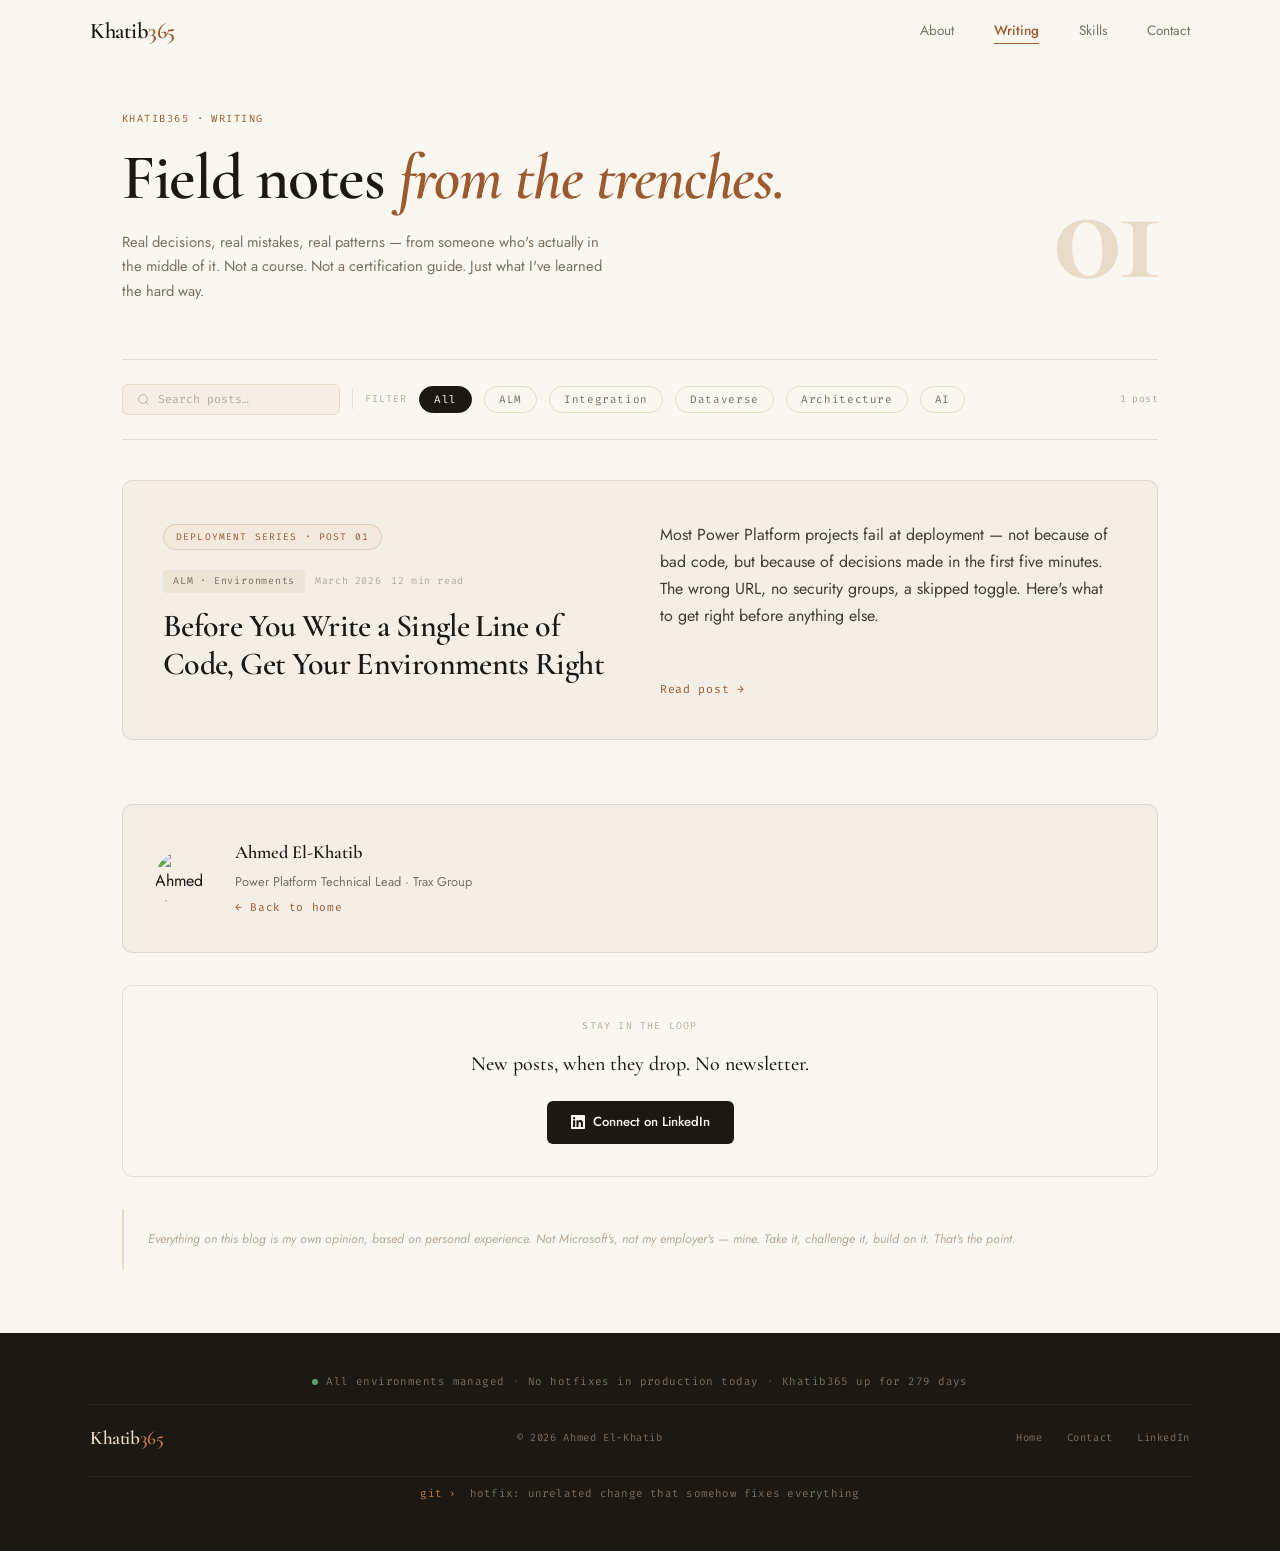
==== commit 7a4b580c: "Add reading rail, IDs, screenshots, and filter improvements blog/post1-environment-strategy.html: - " ====
--- a/blog/index.html
+++ b/blog/index.html
@@ -110,13 +110,13 @@
     font-family: var(--mono); font-size: 0.62rem; letter-spacing: 0.1em;
     text-transform: uppercase; color: var(--ink-light); white-space: nowrap;
   }
-  .filter-btn {
+  .tag-btn {
     font-family: var(--mono); font-size: 0.68rem; letter-spacing: 0.06em;
     padding: 5px 14px; border-radius: 20px; border: 1px solid var(--sand);
     background: transparent; color: var(--ink-mid); cursor: pointer;
     transition: all 0.18s; white-space: nowrap;
   }
-  .filter-btn.active, .filter-btn:hover {
+  .tag-btn.active, .tag-btn:hover {
     background: var(--ink); color: var(--canvas); border-color: var(--ink);
   }
   .results-count {
@@ -355,17 +355,17 @@
   <div class="blog-controls">
     <div class="search-wrap">
       <svg class="search-icon" viewBox="0 0 24 24" fill="none" stroke="currentColor" stroke-width="1.5" width="13" height="13" aria-hidden="true"><circle cx="11" cy="11" r="8"/><line x1="21" y1="21" x2="16.65" y2="16.65"/></svg>
-      <input type="text" id="searchInput" class="search-input" placeholder="Search posts…" aria-label="Search posts">
+      <input type="text" id="search-input" class="search-input" placeholder="Search posts…" aria-label="Search posts" autocomplete="off">
     </div>
     <div class="filter-sep"></div>
     <span class="filter-label">Filter</span>
-    <button class="filter-btn active" data-filter="all">All</button>
-    <button class="filter-btn" data-filter="alm">ALM</button>
-    <button class="filter-btn" data-filter="integration">Integration</button>
-    <button class="filter-btn" data-filter="dataverse">Dataverse</button>
-    <button class="filter-btn" data-filter="architecture">Architecture</button>
-    <button class="filter-btn" data-filter="ai">AI</button>
-    <span class="results-count" id="resultsCount">1 post</span>
+    <button class="tag-btn active" data-tag="all">All</button>
+    <button class="tag-btn" data-tag="ALM">ALM</button>
+    <button class="tag-btn" data-tag="Integration">Integration</button>
+    <button class="tag-btn" data-tag="Dataverse">Dataverse</button>
+    <button class="tag-btn" data-tag="Architecture">Architecture</button>
+    <button class="tag-btn" data-tag="AI">AI</button>
+    <span class="results-count" id="results-count">1 post</span>
   </div>
 
   <!-- POST GRID -->
@@ -373,7 +373,7 @@
 
     <!-- Post 01 — featured -->
     <article class="post-card post-card--featured"
-      data-tags="alm,architecture"
+      data-tags="ALM,Architecture"
       data-title="Before You Write a Single Line of Code, Get Your Environments Right"
       data-excerpt="Most Power Platform projects fail at deployment — not because of bad code, but because of decisions made in the first five minutes. The wrong URL, no security groups, a skipped toggle."
       onclick="location.href='post1-environment-strategy.html'"
@@ -474,43 +474,40 @@
   navLinks?.querySelectorAll('a').forEach(a => a.addEventListener('click', () => navLinks.classList.remove('open')));
 
   // ── Filter + Search
-  const filterBtns  = document.querySelectorAll('.filter-btn');
-  const postCards   = document.querySelectorAll('.post-card--featured, .post-card:not(.post-card--featured)');
-  const noPostsMsg  = document.getElementById('noPostsMsg');
-  const searchInput = document.getElementById('searchInput');
-  const resultsCount = document.getElementById('resultsCount');
-  let activeFilter  = 'all';
-  let searchQuery   = '';
-
-  function applyFilters() {
-    let visible = 0;
-    postCards.forEach(card => {
-      const tags    = (card.dataset.tags || '').toLowerCase();
-      const title   = (card.dataset.title || '').toLowerCase();
-      const excerpt = (card.dataset.excerpt || '').toLowerCase();
-      const matchFilter = activeFilter === 'all' || tags.includes(activeFilter);
-      const matchSearch = !searchQuery || title.includes(searchQuery) || excerpt.includes(searchQuery);
-      const show = matchFilter && matchSearch;
-      card.classList.toggle('hidden', !show);
-      if (show) visible++;
+  const cards = Array.from(document.querySelectorAll('.post-card'));
+  const empty = document.getElementById('noPostsMsg');
+  const count = document.getElementById('results-count');
+  const search = document.getElementById('search-input');
+  const tagBtns = document.querySelectorAll('.tag-btn');
+  let tag = 'all', q = '';
+
+  function filter() {
+    let v = 0;
+    cards.forEach(c => {
+      const tags  = (c.dataset.tags || '').split(',');
+      const title = (c.dataset.title || '').toLowerCase();
+      const exc   = (c.dataset.excerpt || '').toLowerCase();
+      const show  = (tag === 'all' || tags.includes(tag)) && (!q || title.includes(q) || exc.includes(q));
+      c.style.display = show ? '' : 'none';
+      if (show) v++;
     });
-    noPostsMsg.classList.toggle('visible', visible === 0);
-    resultsCount.textContent = visible === 1 ? '1 post' : visible + ' posts';
-  }
-
-  filterBtns.forEach(btn => {
-    btn.addEventListener('click', () => {
-      filterBtns.forEach(b => b.classList.remove('active'));
-      btn.classList.add('active');
-      activeFilter = btn.dataset.filter;
-      applyFilters();
-    });
+    if (empty) empty.classList.toggle('visible', v === 0);
+    if (count) count.textContent = v === 1 ? '1 post' : v + ' posts';
+  }
+
+  tagBtns.forEach(b => b.addEventListener('click', () => {
+    tagBtns.forEach(x => x.classList.remove('active'));
+    b.classList.add('active');
+    tag = b.dataset.tag;
+    filter();
+  }));
+
+  if (search) search.addEventListener('input', () => {
+    q = search.value.toLowerCase().trim();
+    filter();
   });
 
-  searchInput.addEventListener('input', () => {
-    searchQuery = searchInput.value.toLowerCase().trim();
-    applyFilters();
-  });
+  filter();
 
   // ── Sarcastic tip toast
   const sarcasticTips = [
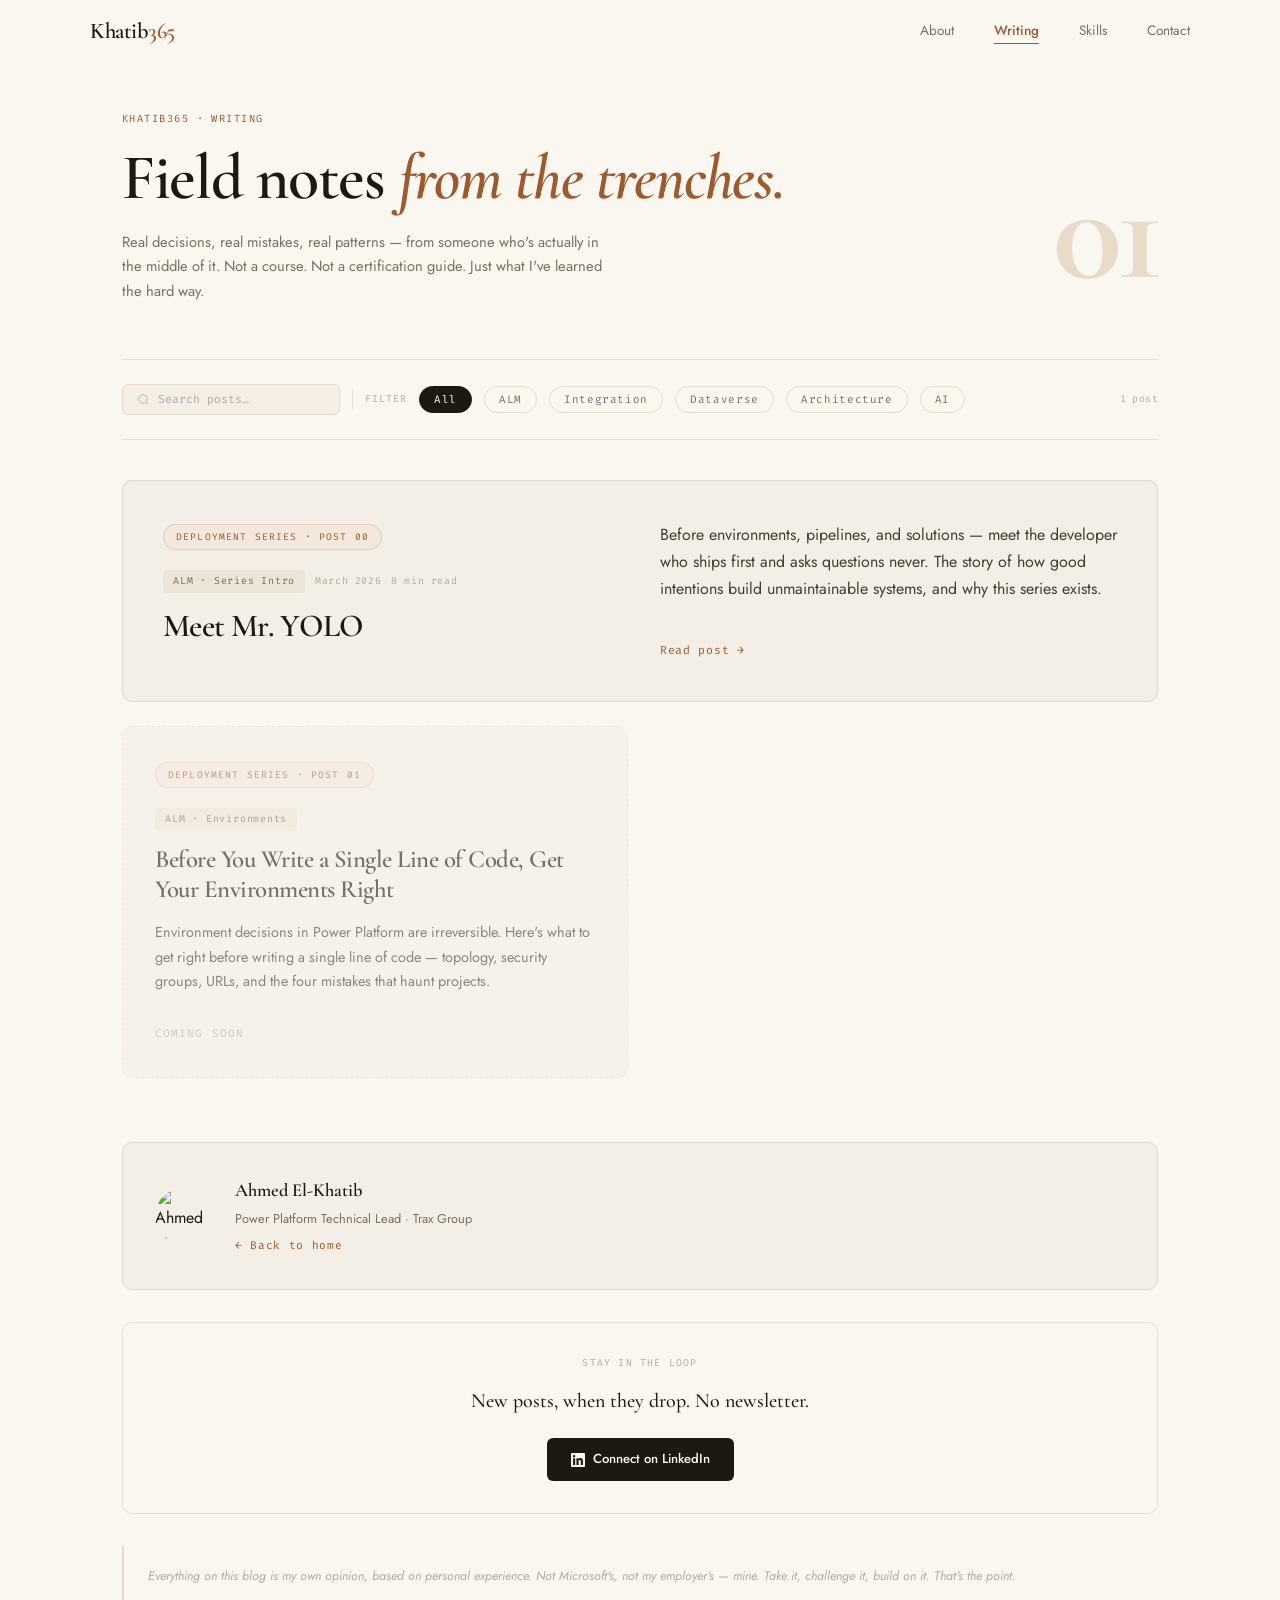
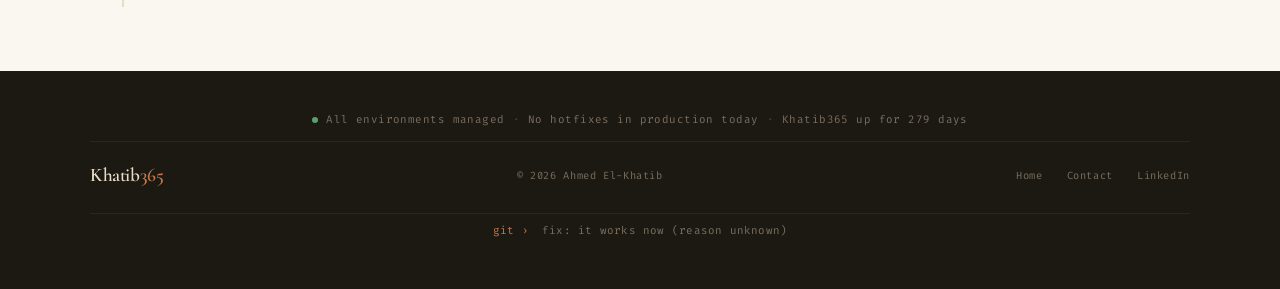
==== commit 6f16d33e: "Feature Post 00 on homepage and blog index, demote Post 01 to coming soon Co-Authored-By: Claude Son" ====
--- a/blog/index.html
+++ b/blog/index.html
@@ -110,13 +110,13 @@
     font-family: var(--mono); font-size: 0.62rem; letter-spacing: 0.1em;
     text-transform: uppercase; color: var(--ink-light); white-space: nowrap;
   }
-  .tag-btn {
+  .filter-btn {
     font-family: var(--mono); font-size: 0.68rem; letter-spacing: 0.06em;
     padding: 5px 14px; border-radius: 20px; border: 1px solid var(--sand);
     background: transparent; color: var(--ink-mid); cursor: pointer;
     transition: all 0.18s; white-space: nowrap;
   }
-  .tag-btn.active, .tag-btn:hover {
+  .filter-btn.active, .filter-btn:hover {
     background: var(--ink); color: var(--canvas); border-color: var(--ink);
   }
   .results-count {
@@ -355,42 +355,54 @@
   <div class="blog-controls">
     <div class="search-wrap">
       <svg class="search-icon" viewBox="0 0 24 24" fill="none" stroke="currentColor" stroke-width="1.5" width="13" height="13" aria-hidden="true"><circle cx="11" cy="11" r="8"/><line x1="21" y1="21" x2="16.65" y2="16.65"/></svg>
-      <input type="text" id="search-input" class="search-input" placeholder="Search posts…" aria-label="Search posts" autocomplete="off">
+      <input type="text" id="searchInput" class="search-input" placeholder="Search posts…" aria-label="Search posts">
     </div>
     <div class="filter-sep"></div>
     <span class="filter-label">Filter</span>
-    <button class="tag-btn active" data-tag="all">All</button>
-    <button class="tag-btn" data-tag="ALM">ALM</button>
-    <button class="tag-btn" data-tag="Integration">Integration</button>
-    <button class="tag-btn" data-tag="Dataverse">Dataverse</button>
-    <button class="tag-btn" data-tag="Architecture">Architecture</button>
-    <button class="tag-btn" data-tag="AI">AI</button>
-    <span class="results-count" id="results-count">1 post</span>
+    <button class="filter-btn active" data-filter="all">All</button>
+    <button class="filter-btn" data-filter="alm">ALM</button>
+    <button class="filter-btn" data-filter="integration">Integration</button>
+    <button class="filter-btn" data-filter="dataverse">Dataverse</button>
+    <button class="filter-btn" data-filter="architecture">Architecture</button>
+    <button class="filter-btn" data-filter="ai">AI</button>
+    <span class="results-count" id="resultsCount">1 post</span>
+
   </div>
 
   <!-- POST GRID -->
   <div class="post-grid" id="postGrid">
 
-    <!-- Post 01 — featured -->
+    <!-- Post 00 — featured -->
     <article class="post-card post-card--featured"
-      data-tags="ALM,Architecture"
-      data-title="Before You Write a Single Line of Code, Get Your Environments Right"
-      data-excerpt="Most Power Platform projects fail at deployment — not because of bad code, but because of decisions made in the first five minutes. The wrong URL, no security groups, a skipped toggle."
-      onclick="location.href='post1-environment-strategy.html'"
+      data-tags="alm,architecture"
+      data-title="Meet Mr. YOLO — Power Platform Deployment Series"
+      data-excerpt="Before environments, pipelines, and solutions — meet the developer who ships first and asks questions never. The story of how good intentions build unmaintainable systems, and why this series exists."
+      onclick="location.href='post0-mr-yolo.html'"
       style="cursor:pointer">
       <div class="post-card-left">
-        <div class="post-card-badge">Deployment Series · Post 01</div>
+        <div class="post-card-badge">Deployment Series · Post 00</div>
         <div class="post-card-meta">
-          <span class="post-card-tag">ALM · Environments</span>
+          <span class="post-card-tag">ALM · Series Intro</span>
           <span class="post-card-date">March 2026</span>
-          <span class="post-card-read">12 min read</span>
+          <span class="post-card-read">8 min read</span>
         </div>
-        <h2 class="post-card-title">Before You Write a Single Line of Code, Get Your Environments Right</h2>
+        <h2 class="post-card-title">Meet Mr. YOLO</h2>
       </div>
       <div class="post-card-right">
-        <p class="post-card-excerpt">Most Power Platform projects fail at deployment — not because of bad code, but because of decisions made in the first five minutes. The wrong URL, no security groups, a skipped toggle. Here's what to get right before anything else.</p>
-        <a href="post1-environment-strategy.html" class="post-card-link">Read post →</a>
+        <p class="post-card-excerpt">Before environments, pipelines, and solutions — meet the developer who ships first and asks questions never. The story of how good intentions build unmaintainable systems, and why this series exists.</p>
+        <a href="post0-mr-yolo.html" class="post-card-link">Read post →</a>
       </div>
+    </article>
+
+    <!-- Post 01 — coming soon -->
+    <article class="post-card-soon" style="background:var(--parchment);border:1px dashed var(--sand);border-radius:10px;padding:2rem;opacity:0.6;">
+      <div class="post-card-badge" style="display:inline-block;margin-bottom:1.25rem;">Deployment Series · Post 01</div>
+      <div class="post-card-meta" style="display:flex;flex-wrap:wrap;gap:10px;align-items:center;margin-bottom:0.85rem;">
+        <span class="post-card-tag">ALM · Environments</span>
+      </div>
+      <h2 class="post-card-title" style="font-family:var(--serif);font-size:1.55rem;font-weight:600;color:var(--ink);line-height:1.2;letter-spacing:-0.02em;margin-bottom:1rem;">Before You Write a Single Line of Code, Get Your Environments Right</h2>
+      <p class="post-card-excerpt" style="font-size:0.9rem;color:var(--ink-soft);line-height:1.7;margin-bottom:1.5rem;">Environment decisions in Power Platform are irreversible. Here's what to get right before writing a single line of code — topology, security groups, URLs, and the four mistakes that haunt projects.</p>
+      <span style="font-family:var(--mono);font-size:0.68rem;letter-spacing:0.1em;text-transform:uppercase;color:var(--ink-light);">Coming soon</span>
     </article>
 
     <div class="no-posts-msg" id="noPostsMsg">
@@ -474,40 +486,43 @@
   navLinks?.querySelectorAll('a').forEach(a => a.addEventListener('click', () => navLinks.classList.remove('open')));
 
   // ── Filter + Search
-  const cards = Array.from(document.querySelectorAll('.post-card'));
-  const empty = document.getElementById('noPostsMsg');
-  const count = document.getElementById('results-count');
-  const search = document.getElementById('search-input');
-  const tagBtns = document.querySelectorAll('.tag-btn');
-  let tag = 'all', q = '';
-
-  function filter() {
-    let v = 0;
-    cards.forEach(c => {
-      const tags  = (c.dataset.tags || '').split(',');
-      const title = (c.dataset.title || '').toLowerCase();
-      const exc   = (c.dataset.excerpt || '').toLowerCase();
-      const show  = (tag === 'all' || tags.includes(tag)) && (!q || title.includes(q) || exc.includes(q));
-      c.style.display = show ? '' : 'none';
-      if (show) v++;
+  const filterBtns  = document.querySelectorAll('.filter-btn');
+  const postCards   = document.querySelectorAll('.post-card--featured, .post-card:not(.post-card--featured)');
+  const noPostsMsg  = document.getElementById('noPostsMsg');
+  const searchInput = document.getElementById('searchInput');
+  const resultsCount = document.getElementById('resultsCount');
+  let activeFilter  = 'all';
+  let searchQuery   = '';
+
+  function applyFilters() {
+    let visible = 0;
+    postCards.forEach(card => {
+      const tags    = (card.dataset.tags || '').toLowerCase();
+      const title   = (card.dataset.title || '').toLowerCase();
+      const excerpt = (card.dataset.excerpt || '').toLowerCase();
+      const matchFilter = activeFilter === 'all' || tags.includes(activeFilter);
+      const matchSearch = !searchQuery || title.includes(searchQuery) || excerpt.includes(searchQuery);
+      const show = matchFilter && matchSearch;
+      card.classList.toggle('hidden', !show);
+      if (show) visible++;
     });
-    if (empty) empty.classList.toggle('visible', v === 0);
-    if (count) count.textContent = v === 1 ? '1 post' : v + ' posts';
-  }
-
-  tagBtns.forEach(b => b.addEventListener('click', () => {
-    tagBtns.forEach(x => x.classList.remove('active'));
-    b.classList.add('active');
-    tag = b.dataset.tag;
-    filter();
-  }));
-
-  if (search) search.addEventListener('input', () => {
-    q = search.value.toLowerCase().trim();
-    filter();
+    noPostsMsg.classList.toggle('visible', visible === 0);
+    resultsCount.textContent = visible === 1 ? '1 post' : visible + ' posts';
+  }
+
+  filterBtns.forEach(btn => {
+    btn.addEventListener('click', () => {
+      filterBtns.forEach(b => b.classList.remove('active'));
+      btn.classList.add('active');
+      activeFilter = btn.dataset.filter;
+      applyFilters();
+    });
   });
 
-  filter();
+  searchInput.addEventListener('input', () => {
+    searchQuery = searchInput.value.toLowerCase().trim();
+    applyFilters();
+  });
 
   // ── Sarcastic tip toast
   const sarcasticTips = [
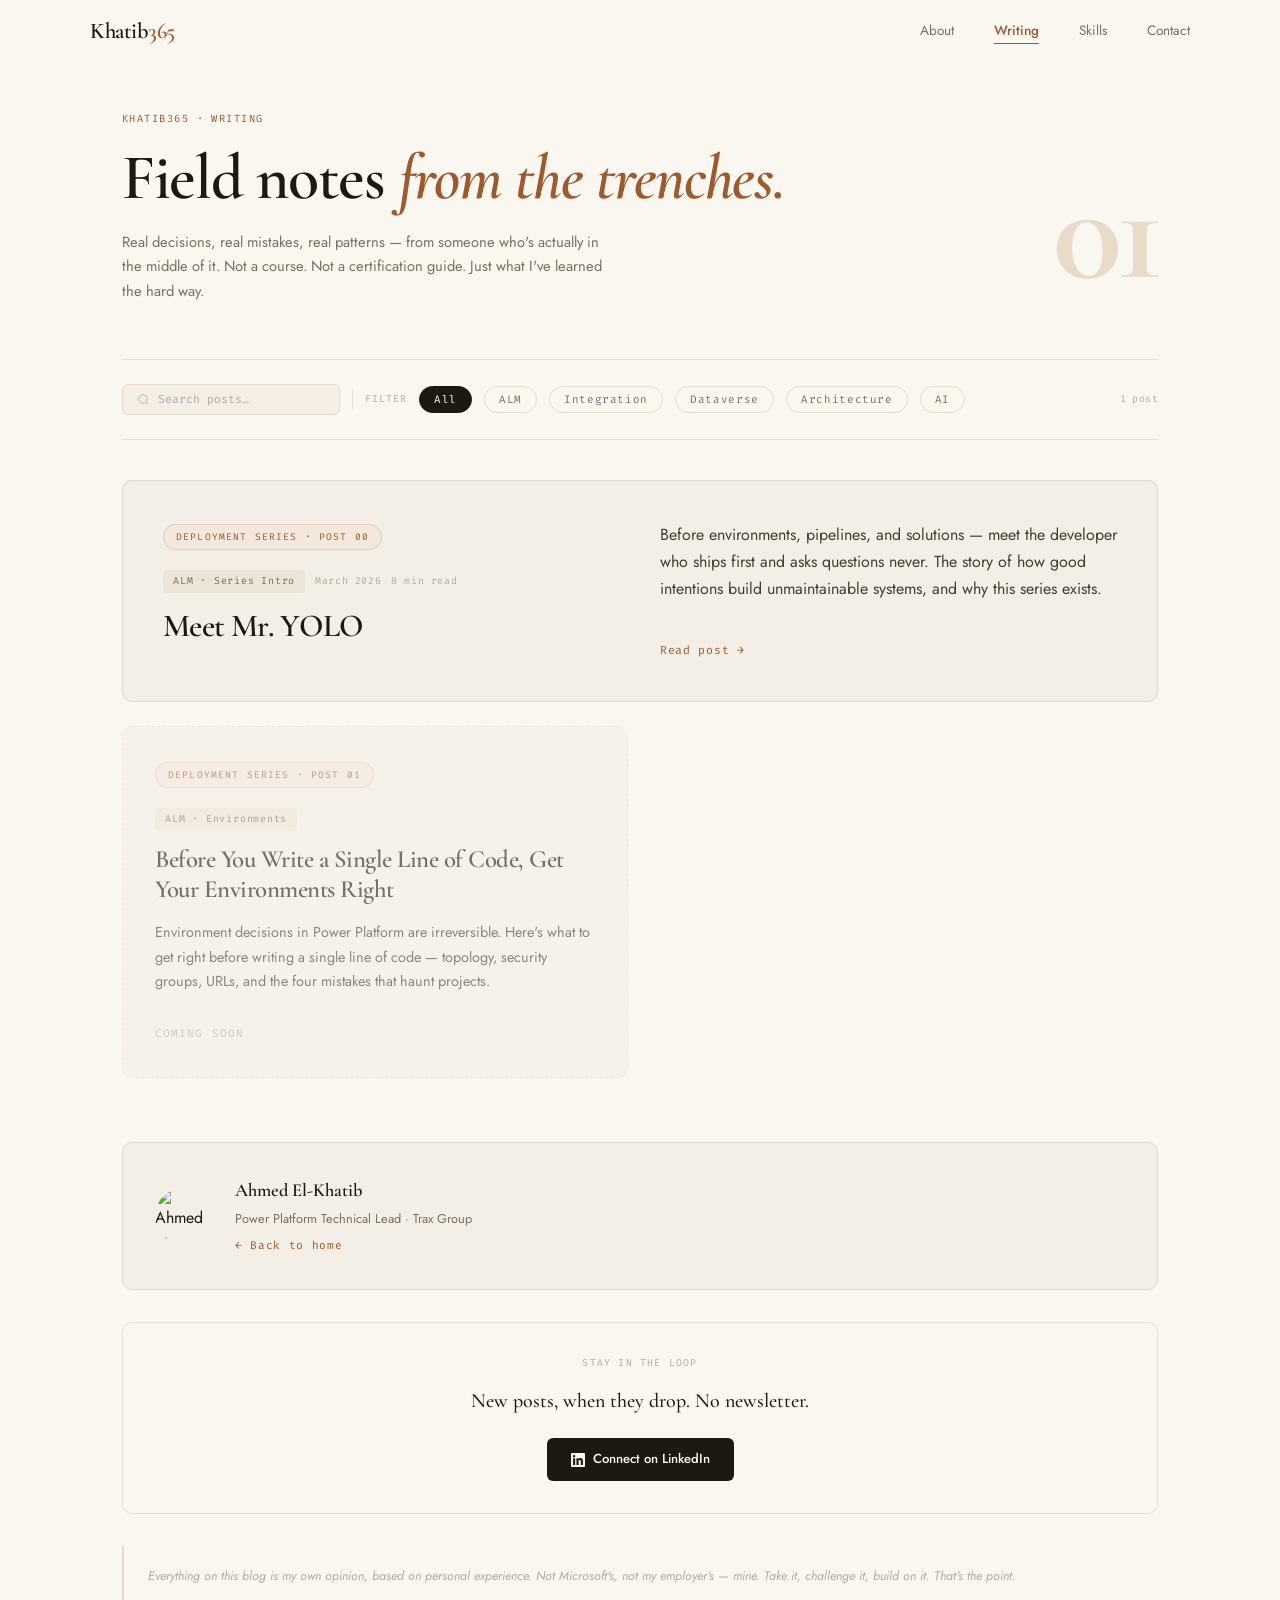
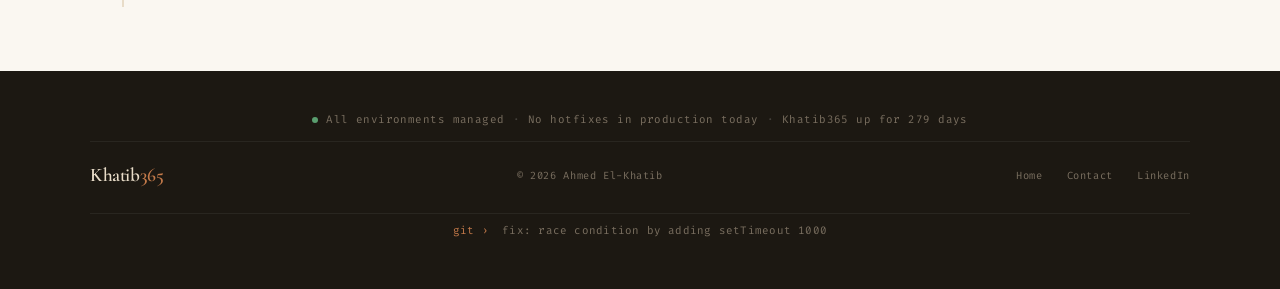
==== commit bd7d2b44: "Restructure repo to canonical folder and naming convention - Rename post0-mr-yolo.html → post00-mr-y" ====
--- a/blog/index.html
+++ b/blog/index.html
@@ -377,7 +377,7 @@
       data-tags="alm,architecture"
       data-title="Meet Mr. YOLO — Power Platform Deployment Series"
       data-excerpt="Before environments, pipelines, and solutions — meet the developer who ships first and asks questions never. The story of how good intentions build unmaintainable systems, and why this series exists."
-      onclick="location.href='post0-mr-yolo.html'"
+      onclick="location.href='post00-mr-yolo.html'"
       style="cursor:pointer">
       <div class="post-card-left">
         <div class="post-card-badge">Deployment Series · Post 00</div>
@@ -390,7 +390,7 @@
       </div>
       <div class="post-card-right">
         <p class="post-card-excerpt">Before environments, pipelines, and solutions — meet the developer who ships first and asks questions never. The story of how good intentions build unmaintainable systems, and why this series exists.</p>
-        <a href="post0-mr-yolo.html" class="post-card-link">Read post →</a>
+        <a href="post00-mr-yolo.html" class="post-card-link">Read post →</a>
       </div>
     </article>
 
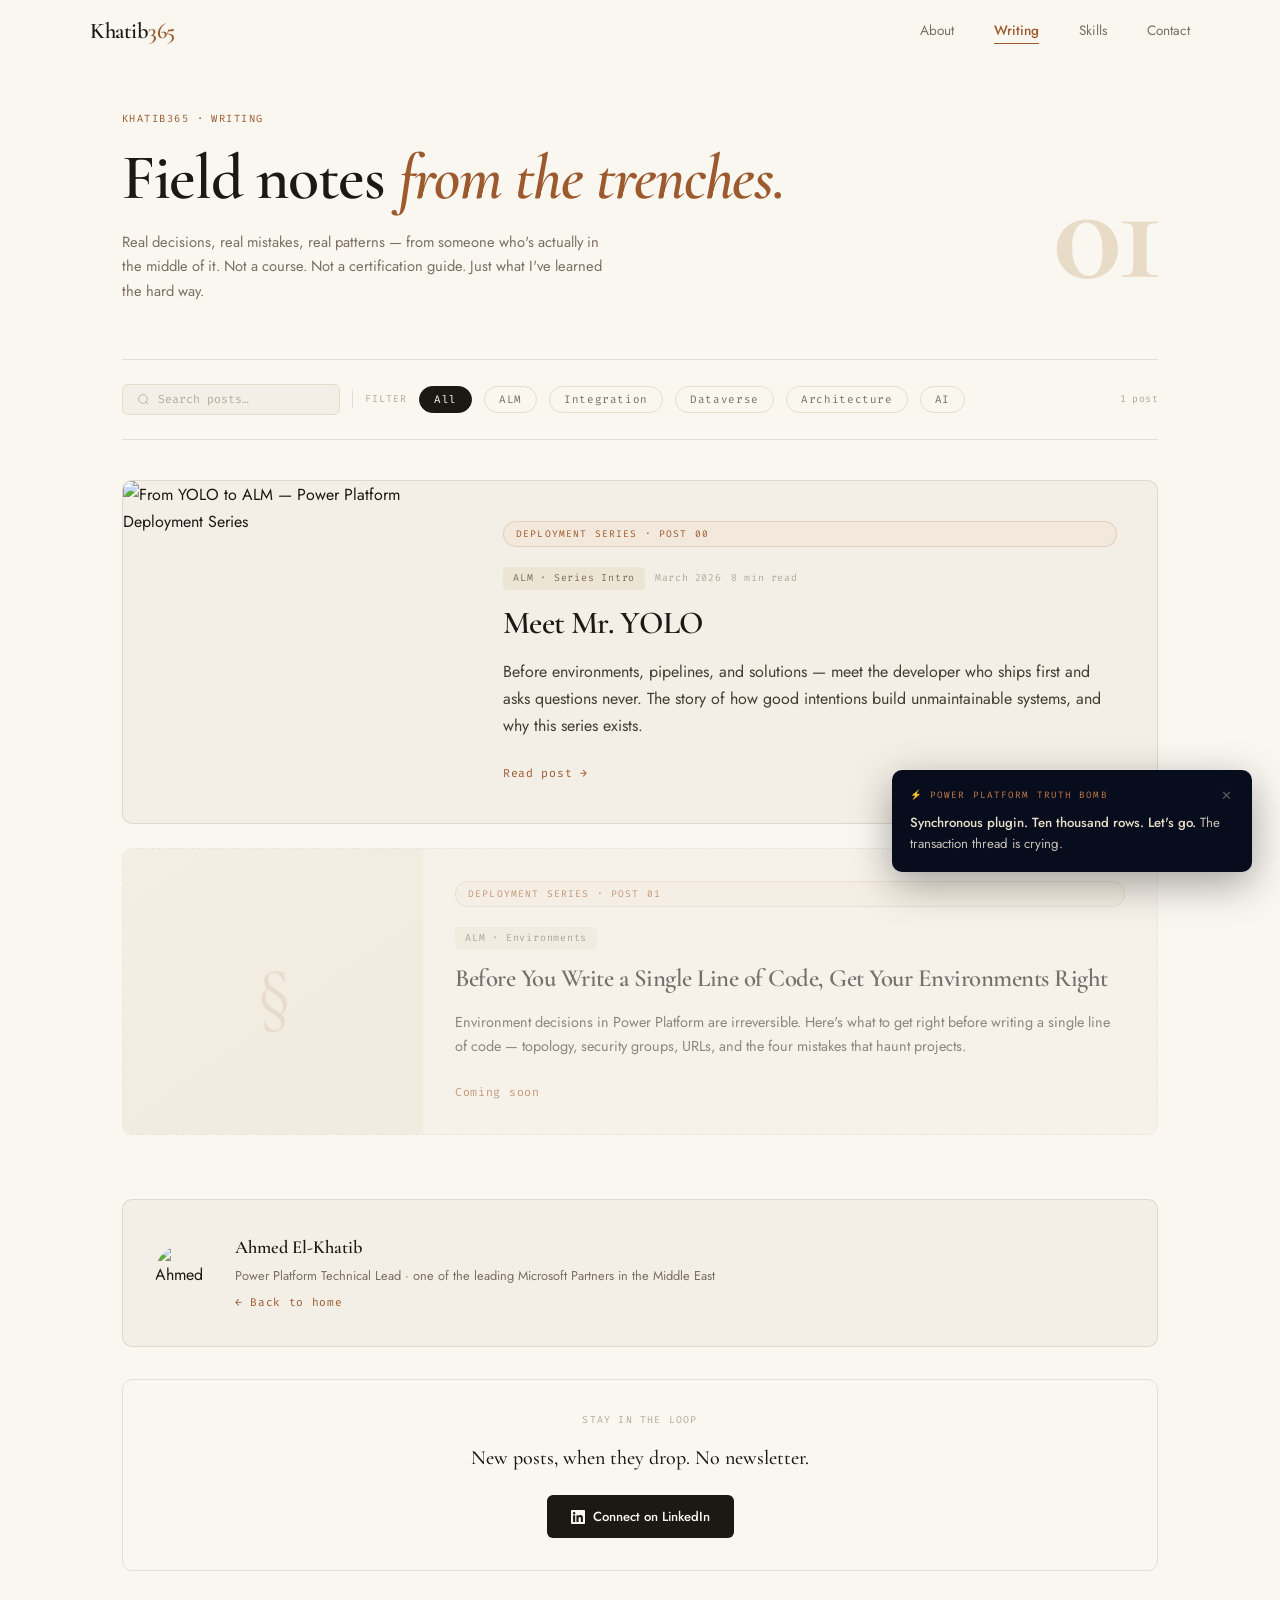
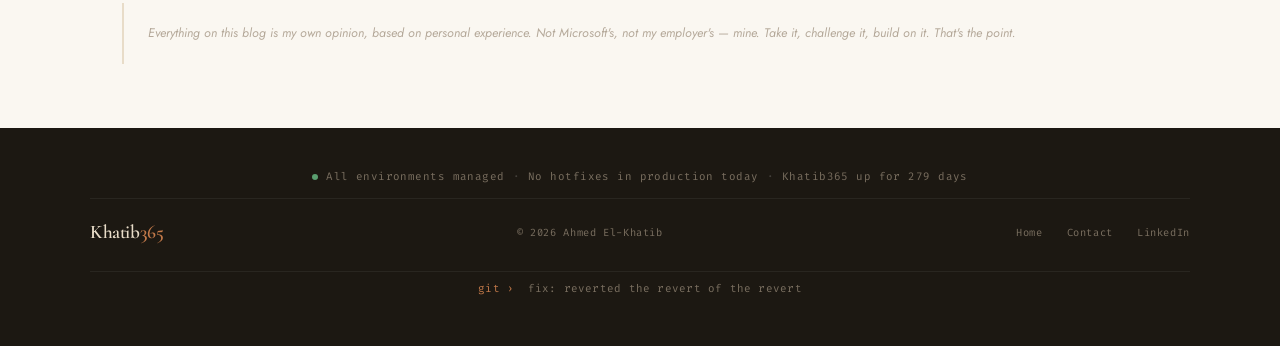
==== commit 2d4026ff: "Redesign blog cards, add series hero, and add truth bomb explanations - Blog cards: image-left flex " ====
--- a/blog/index.html
+++ b/blog/index.html
@@ -127,15 +127,14 @@
   /* ── POST GRID ── */
   .post-grid {
     padding: 2.5rem 0 0;
-    display: grid;
-    grid-template-columns: repeat(2, 1fr);
+    display: flex; flex-direction: column;
     gap: 1.5rem;
   }
   .post-card {
     background: var(--parchment); border: 1px solid var(--rule);
-    border-radius: 10px; padding: 2rem; cursor: pointer;
+    border-radius: 10px; cursor: pointer; overflow: hidden;
     transition: box-shadow 0.2s, border-color 0.2s, transform 0.2s;
-    display: flex; flex-direction: column;
+    display: flex; flex-direction: row;
   }
   .post-card:hover {
     box-shadow: 0 8px 32px rgba(28,24,18,0.1);
@@ -143,12 +142,32 @@
   }
   .post-card--featured {
     grid-column: 1 / -1;
-    display: grid; grid-template-columns: 1fr 1fr; gap: 2.5rem;
-    padding: 2.5rem;
-  }
-  .post-card--featured .post-card-right {
-    display: flex; flex-direction: column; justify-content: space-between;
-  }
+  }
+  /* ── CARD THUMBNAIL ── */
+  .post-card-thumb {
+    flex-shrink: 0; width: 300px;
+    overflow: hidden; position: relative;
+  }
+  .post-card--featured .post-card-thumb { width: 340px; }
+  .post-card-thumb-img {
+    width: 100%; height: 100%; object-fit: cover; display: block;
+    transition: transform 0.4s ease;
+  }
+  .post-card:hover .post-card-thumb-img { transform: scale(1.04); }
+  .post-card-thumb-placeholder {
+    width: 100%; height: 100%; min-height: 200px;
+    background: linear-gradient(145deg, var(--copper-pale) 0%, var(--parchment-d) 70%);
+    display: flex; align-items: center; justify-content: center;
+  }
+  .post-card-thumb-glyph {
+    font-family: var(--serif); font-size: 5rem; line-height: 1;
+    color: rgba(156,90,46,0.2); user-select: none;
+  }
+  /* ── CARD CONTENT ── */
+  .post-card-content {
+    flex: 1; padding: 2rem; display: flex; flex-direction: column;
+  }
+  .post-card--featured .post-card-content { padding: 2.5rem; }
   .post-card--featured .post-card-excerpt { font-size: 1rem; }
   .post-card-badge {
     font-family: var(--mono); font-size: 0.6rem; letter-spacing: 0.12em;
@@ -318,8 +337,9 @@
     }
     .blog-masthead { flex-direction: column; align-items: flex-start; padding-top: 90px; }
     .masthead-count { display: none; }
-    .post-grid { grid-template-columns: 1fr; }
-    .post-card--featured { grid-template-columns: 1fr; gap: 1.5rem; }
+    .post-card { flex-direction: column; }
+    .post-card-thumb { width: 100%; height: 220px; }
+    .post-card--featured .post-card-thumb { width: 100%; height: 240px; }
     .tip-toast { max-width: calc(100vw - 40px); right: 20px; bottom: 20px; }
     .footer { padding: 2rem 1.25rem; }
   }
@@ -379,7 +399,10 @@
       data-excerpt="Before environments, pipelines, and solutions — meet the developer who ships first and asks questions never. The story of how good intentions build unmaintainable systems, and why this series exists."
       onclick="location.href='post00-mr-yolo.html'"
       style="cursor:pointer">
-      <div class="post-card-left">
+      <div class="post-card-thumb">
+        <img src="../assets/screenshots/post00/from_yolo_to_alm_v3.png" alt="From YOLO to ALM — Power Platform Deployment Series" class="post-card-thumb-img" loading="lazy">
+      </div>
+      <div class="post-card-content">
         <div class="post-card-badge">Deployment Series · Post 00</div>
         <div class="post-card-meta">
           <span class="post-card-tag">ALM · Series Intro</span>
@@ -387,22 +410,27 @@
           <span class="post-card-read">8 min read</span>
         </div>
         <h2 class="post-card-title">Meet Mr. YOLO</h2>
-      </div>
-      <div class="post-card-right">
         <p class="post-card-excerpt">Before environments, pipelines, and solutions — meet the developer who ships first and asks questions never. The story of how good intentions build unmaintainable systems, and why this series exists.</p>
         <a href="post00-mr-yolo.html" class="post-card-link">Read post →</a>
       </div>
     </article>
 
     <!-- Post 01 — coming soon -->
-    <article class="post-card-soon" style="background:var(--parchment);border:1px dashed var(--sand);border-radius:10px;padding:2rem;opacity:0.6;">
-      <div class="post-card-badge" style="display:inline-block;margin-bottom:1.25rem;">Deployment Series · Post 01</div>
-      <div class="post-card-meta" style="display:flex;flex-wrap:wrap;gap:10px;align-items:center;margin-bottom:0.85rem;">
-        <span class="post-card-tag">ALM · Environments</span>
+    <article class="post-card" style="opacity:0.6;border-style:dashed;" data-tags="alm,architecture">
+      <div class="post-card-thumb">
+        <div class="post-card-thumb-placeholder">
+          <span class="post-card-thumb-glyph">§</span>
+        </div>
       </div>
-      <h2 class="post-card-title" style="font-family:var(--serif);font-size:1.55rem;font-weight:600;color:var(--ink);line-height:1.2;letter-spacing:-0.02em;margin-bottom:1rem;">Before You Write a Single Line of Code, Get Your Environments Right</h2>
-      <p class="post-card-excerpt" style="font-size:0.9rem;color:var(--ink-soft);line-height:1.7;margin-bottom:1.5rem;">Environment decisions in Power Platform are irreversible. Here's what to get right before writing a single line of code — topology, security groups, URLs, and the four mistakes that haunt projects.</p>
-      <span style="font-family:var(--mono);font-size:0.68rem;letter-spacing:0.1em;text-transform:uppercase;color:var(--ink-light);">Coming soon</span>
+      <div class="post-card-content">
+        <div class="post-card-badge">Deployment Series · Post 01</div>
+        <div class="post-card-meta">
+          <span class="post-card-tag">ALM · Environments</span>
+        </div>
+        <h2 class="post-card-title">Before You Write a Single Line of Code, Get Your Environments Right</h2>
+        <p class="post-card-excerpt">Environment decisions in Power Platform are irreversible. Here's what to get right before writing a single line of code — topology, security groups, URLs, and the four mistakes that haunt projects.</p>
+        <span class="post-card-link" style="pointer-events:none;">Coming soon</span>
+      </div>
     </article>
 
     <div class="no-posts-msg" id="noPostsMsg">
@@ -416,7 +444,7 @@
     <img src="../assets/photo.jpg" alt="Ahmed El-Khatib" class="author-strip-photo">
     <div>
       <div class="author-strip-name">Ahmed El-Khatib</div>
-      <div class="author-strip-role">Power Platform Technical Lead · Trax Group</div>
+      <div class="author-strip-role">Power Platform Technical Lead · one of the leading Microsoft Partners in the Middle East</div>
       <a href="../" class="author-strip-link">← Back to home</a>
     </div>
   </div>
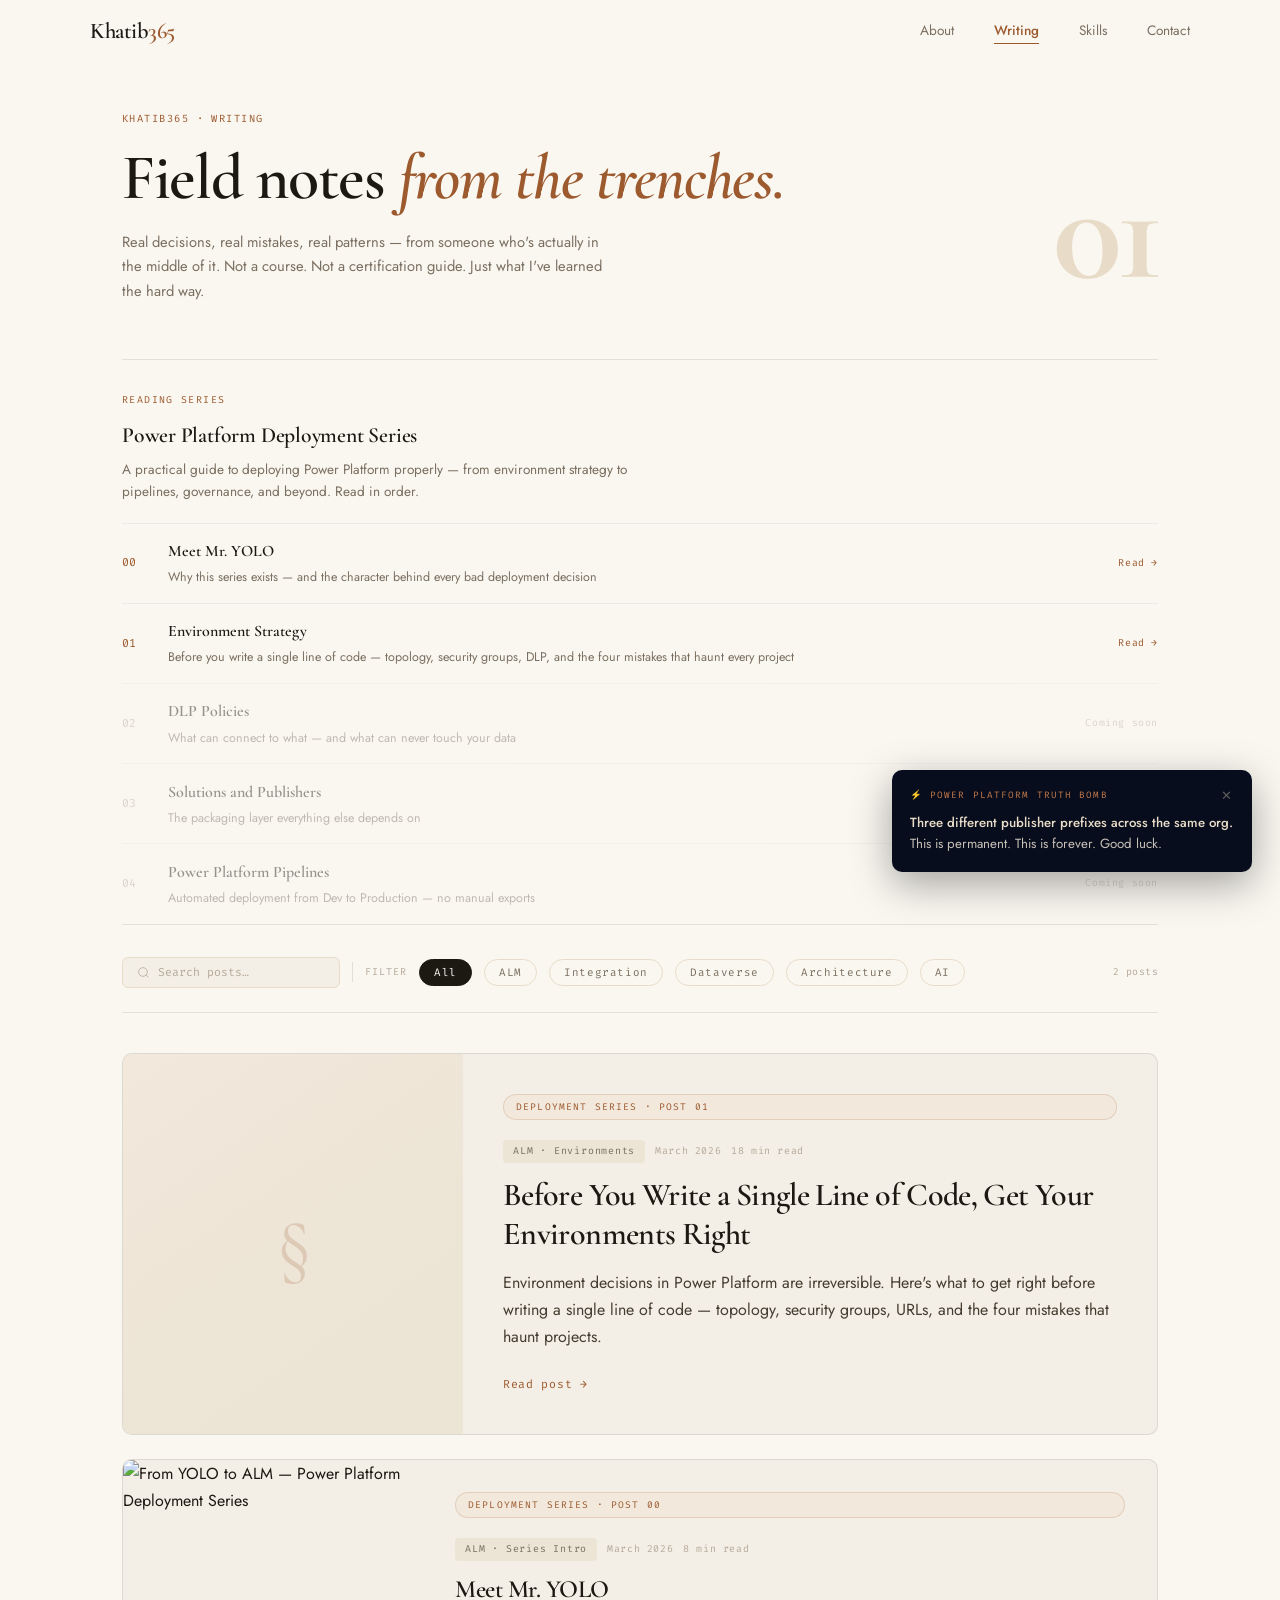
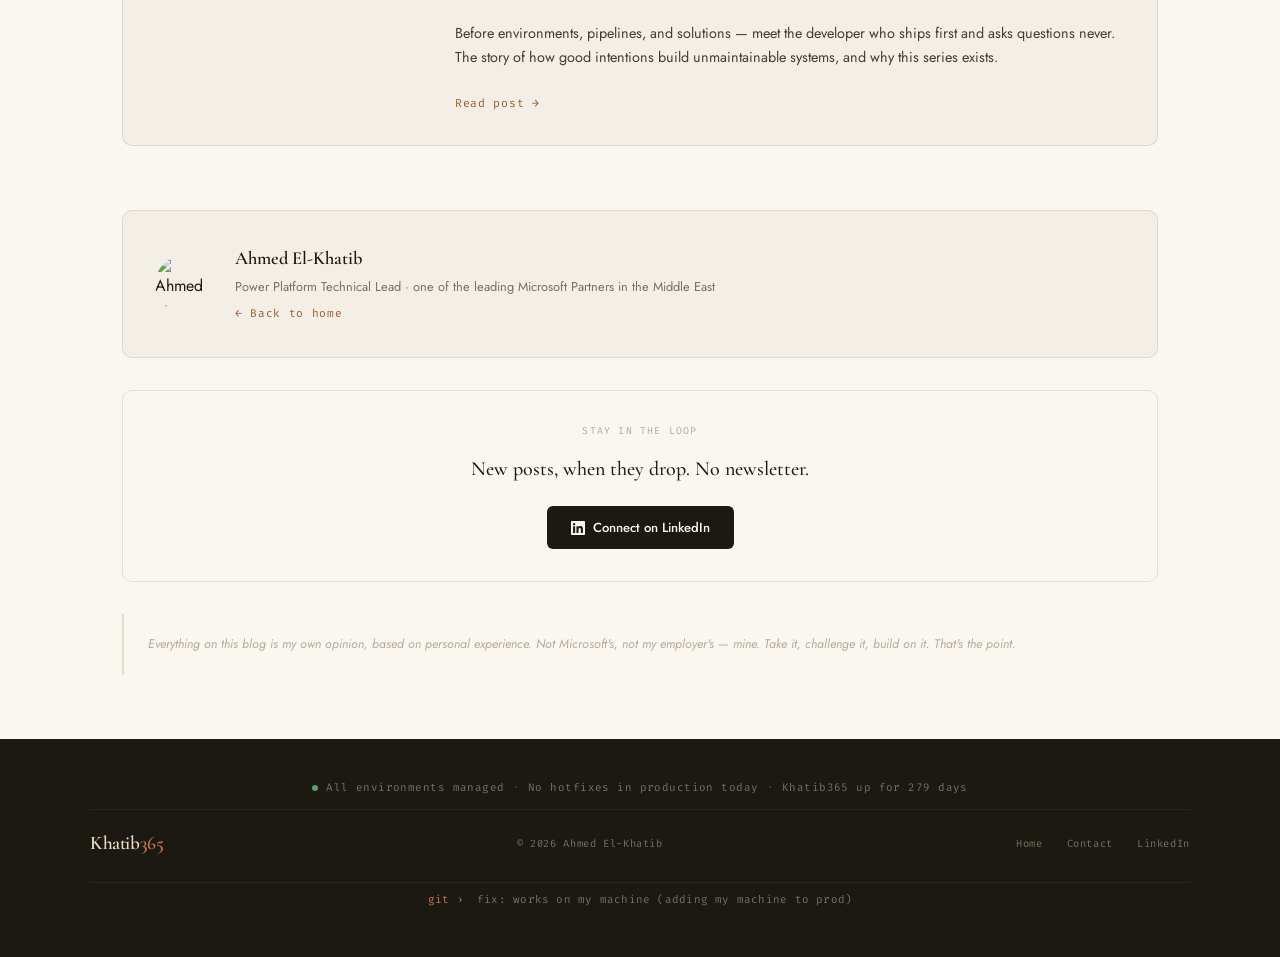
==== commit 0b1f418d: "Fix Post 01 — restore images, redesign topology, remove VNet dup; Writing page series block" ====
--- a/blog/index.html
+++ b/blog/index.html
@@ -322,6 +322,51 @@
   .tip-text { font-size: 0.83rem; color: rgba(228,218,205,0.88); line-height: 1.55; }
   .tip-text strong { color: var(--sand); font-weight: 500; }
 
+  /* ── SERIES BLOCK ── */
+  .series-block {
+    padding: 2rem 0 0;
+    border-bottom: 1px solid var(--rule);
+    margin-bottom: 0.5rem;
+  }
+  .series-block-header { margin-bottom: 1.25rem; }
+  .series-eyebrow {
+    font-family: var(--mono); font-size: 0.62rem; letter-spacing: 0.14em;
+    text-transform: uppercase; color: var(--copper); margin-bottom: 0.5rem;
+  }
+  .series-title {
+    font-family: var(--serif); font-size: 1.35rem; font-weight: 600;
+    color: var(--ink); margin-bottom: 0.35rem; letter-spacing: -0.01em;
+  }
+  .series-sub {
+    font-size: 0.85rem; color: var(--ink-mid); line-height: 1.6; max-width: 520px;
+  }
+  .series-list { display: flex; flex-direction: column; }
+  .series-item {
+    display: flex; align-items: center; gap: 1.25rem;
+    padding: 0.9rem 0;
+    border-top: 1px solid var(--rule-light);
+    text-decoration: none; color: inherit;
+    transition: background 0.15s;
+  }
+  .series-item--available:hover .si-title { color: var(--copper); }
+  .series-item--soon { opacity: 0.45; pointer-events: none; }
+  .si-num {
+    font-family: var(--mono); font-size: 0.72rem; min-width: 26px;
+    color: var(--ink-light); flex-shrink: 0;
+  }
+  .series-item--available .si-num { color: var(--copper); }
+  .si-content { flex: 1; }
+  .si-title {
+    font-family: var(--serif); font-size: 1rem; font-weight: 600;
+    color: var(--ink); transition: color 0.15s;
+  }
+  .si-sub { font-size: 0.78rem; color: var(--ink-mid); margin-top: 2px; }
+  .si-status {
+    font-family: var(--mono); font-size: 0.62rem; color: var(--copper);
+    letter-spacing: 0.06em; white-space: nowrap; flex-shrink: 0;
+  }
+  .si-status--soon { color: var(--ink-light); }
+
   /* ── RESPONSIVE ── */
   @media (max-width: 760px) {
     .page { padding: 0 1.25rem; }
@@ -371,6 +416,57 @@
     <div class="masthead-count" aria-hidden="true">01</div>
   </header>
 
+  <!-- SERIES BLOCK -->
+  <div class="series-block">
+    <div class="series-block-header">
+      <p class="series-eyebrow">Reading series</p>
+      <h2 class="series-title">Power Platform Deployment Series</h2>
+      <p class="series-sub">A practical guide to deploying Power Platform properly — from environment strategy to pipelines, governance, and beyond. Read in order.</p>
+    </div>
+    <div class="series-list">
+      <a href="post00-mr-yolo.html" class="series-item series-item--available">
+        <span class="si-num">00</span>
+        <div class="si-content">
+          <div class="si-title">Meet Mr. YOLO</div>
+          <div class="si-sub">Why this series exists — and the character behind every bad deployment decision</div>
+        </div>
+        <span class="si-status">Read →</span>
+      </a>
+      <a href="post01-environment-strategy.html" class="series-item series-item--available">
+        <span class="si-num">01</span>
+        <div class="si-content">
+          <div class="si-title">Environment Strategy</div>
+          <div class="si-sub">Before you write a single line of code — topology, security groups, DLP, and the four mistakes that haunt every project</div>
+        </div>
+        <span class="si-status">Read →</span>
+      </a>
+      <div class="series-item series-item--soon">
+        <span class="si-num">02</span>
+        <div class="si-content">
+          <div class="si-title">DLP Policies</div>
+          <div class="si-sub">What can connect to what — and what can never touch your data</div>
+        </div>
+        <span class="si-status si-status--soon">Coming soon</span>
+      </div>
+      <div class="series-item series-item--soon">
+        <span class="si-num">03</span>
+        <div class="si-content">
+          <div class="si-title">Solutions and Publishers</div>
+          <div class="si-sub">The packaging layer everything else depends on</div>
+        </div>
+        <span class="si-status si-status--soon">Coming soon</span>
+      </div>
+      <div class="series-item series-item--soon">
+        <span class="si-num">04</span>
+        <div class="si-content">
+          <div class="si-title">Power Platform Pipelines</div>
+          <div class="si-sub">Automated deployment from Dev to Production — no manual exports</div>
+        </div>
+        <span class="si-status si-status--soon">Coming soon</span>
+      </div>
+    </div>
+  </div>
+
   <!-- CONTROLS -->
   <div class="blog-controls">
     <div class="search-wrap">
@@ -385,15 +481,40 @@
     <button class="filter-btn" data-filter="dataverse">Dataverse</button>
     <button class="filter-btn" data-filter="architecture">Architecture</button>
     <button class="filter-btn" data-filter="ai">AI</button>
-    <span class="results-count" id="resultsCount">1 post</span>
+    <span class="results-count" id="resultsCount">2 posts</span>
 
   </div>
 
   <!-- POST GRID -->
   <div class="post-grid" id="postGrid">
 
-    <!-- Post 00 — featured -->
+    <!-- Post 01 — featured (newest) -->
     <article class="post-card post-card--featured"
+      data-tags="alm,architecture"
+      data-title="Before You Write a Single Line of Code, Get Your Environments Right"
+      data-excerpt="Environment decisions in Power Platform are irreversible. Here's what to get right before writing a single line of code — topology, security groups, URLs, and the four mistakes that haunt projects."
+      onclick="location.href='post01-environment-strategy.html'"
+      style="cursor:pointer">
+      <div class="post-card-thumb">
+        <div class="post-card-thumb-placeholder">
+          <span class="post-card-thumb-glyph">§</span>
+        </div>
+      </div>
+      <div class="post-card-content">
+        <div class="post-card-badge">Deployment Series · Post 01</div>
+        <div class="post-card-meta">
+          <span class="post-card-tag">ALM · Environments</span>
+          <span class="post-card-date">March 2026</span>
+          <span class="post-card-read">18 min read</span>
+        </div>
+        <h2 class="post-card-title">Before You Write a Single Line of Code, Get Your Environments Right</h2>
+        <p class="post-card-excerpt">Environment decisions in Power Platform are irreversible. Here's what to get right before writing a single line of code — topology, security groups, URLs, and the four mistakes that haunt projects.</p>
+        <a href="post01-environment-strategy.html" class="post-card-link">Read post →</a>
+      </div>
+    </article>
+
+    <!-- Post 00 -->
+    <article class="post-card"
       data-tags="alm,architecture"
       data-title="Meet Mr. YOLO — Power Platform Deployment Series"
       data-excerpt="Before environments, pipelines, and solutions — meet the developer who ships first and asks questions never. The story of how good intentions build unmaintainable systems, and why this series exists."
@@ -412,24 +533,6 @@
         <h2 class="post-card-title">Meet Mr. YOLO</h2>
         <p class="post-card-excerpt">Before environments, pipelines, and solutions — meet the developer who ships first and asks questions never. The story of how good intentions build unmaintainable systems, and why this series exists.</p>
         <a href="post00-mr-yolo.html" class="post-card-link">Read post →</a>
-      </div>
-    </article>
-
-    <!-- Post 01 — coming soon -->
-    <article class="post-card" style="opacity:0.6;border-style:dashed;" data-tags="alm,architecture">
-      <div class="post-card-thumb">
-        <div class="post-card-thumb-placeholder">
-          <span class="post-card-thumb-glyph">§</span>
-        </div>
-      </div>
-      <div class="post-card-content">
-        <div class="post-card-badge">Deployment Series · Post 01</div>
-        <div class="post-card-meta">
-          <span class="post-card-tag">ALM · Environments</span>
-        </div>
-        <h2 class="post-card-title">Before You Write a Single Line of Code, Get Your Environments Right</h2>
-        <p class="post-card-excerpt">Environment decisions in Power Platform are irreversible. Here's what to get right before writing a single line of code — topology, security groups, URLs, and the four mistakes that haunt projects.</p>
-        <span class="post-card-link" style="pointer-events:none;">Coming soon</span>
       </div>
     </article>
 
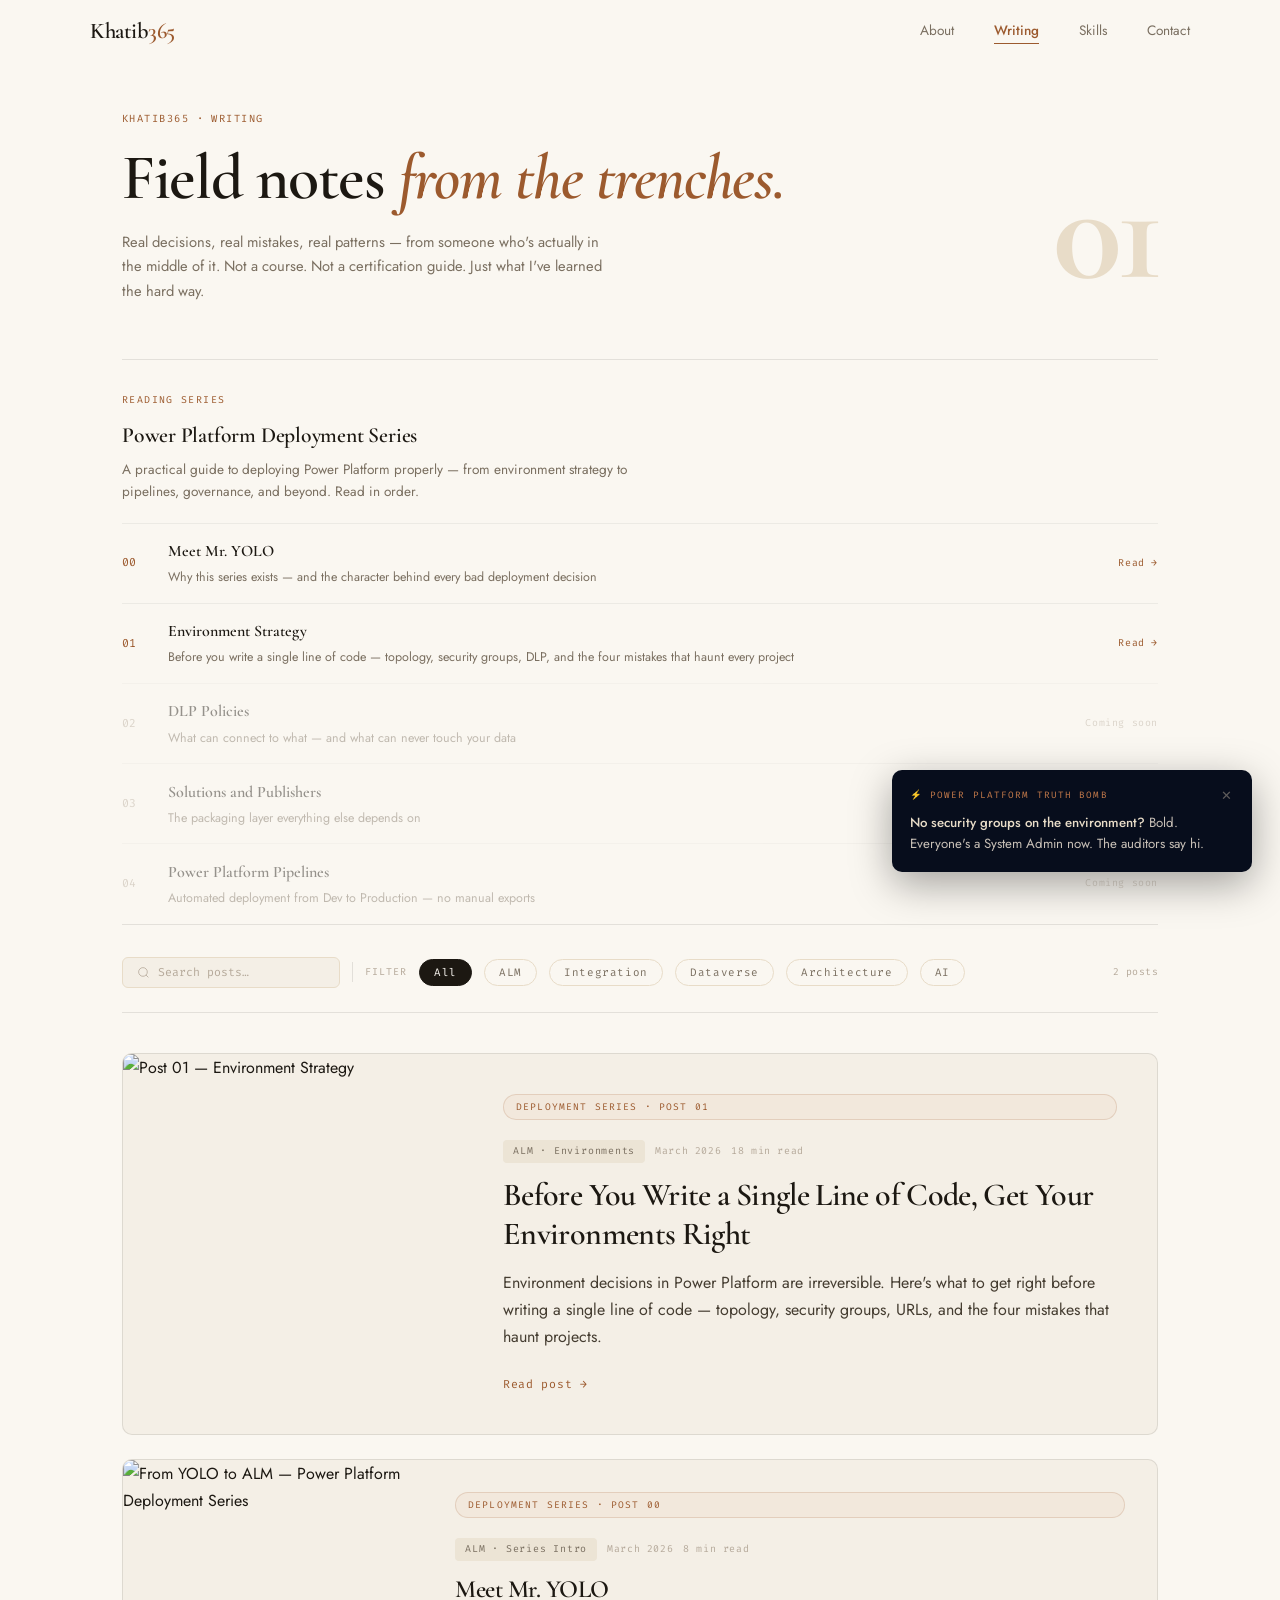
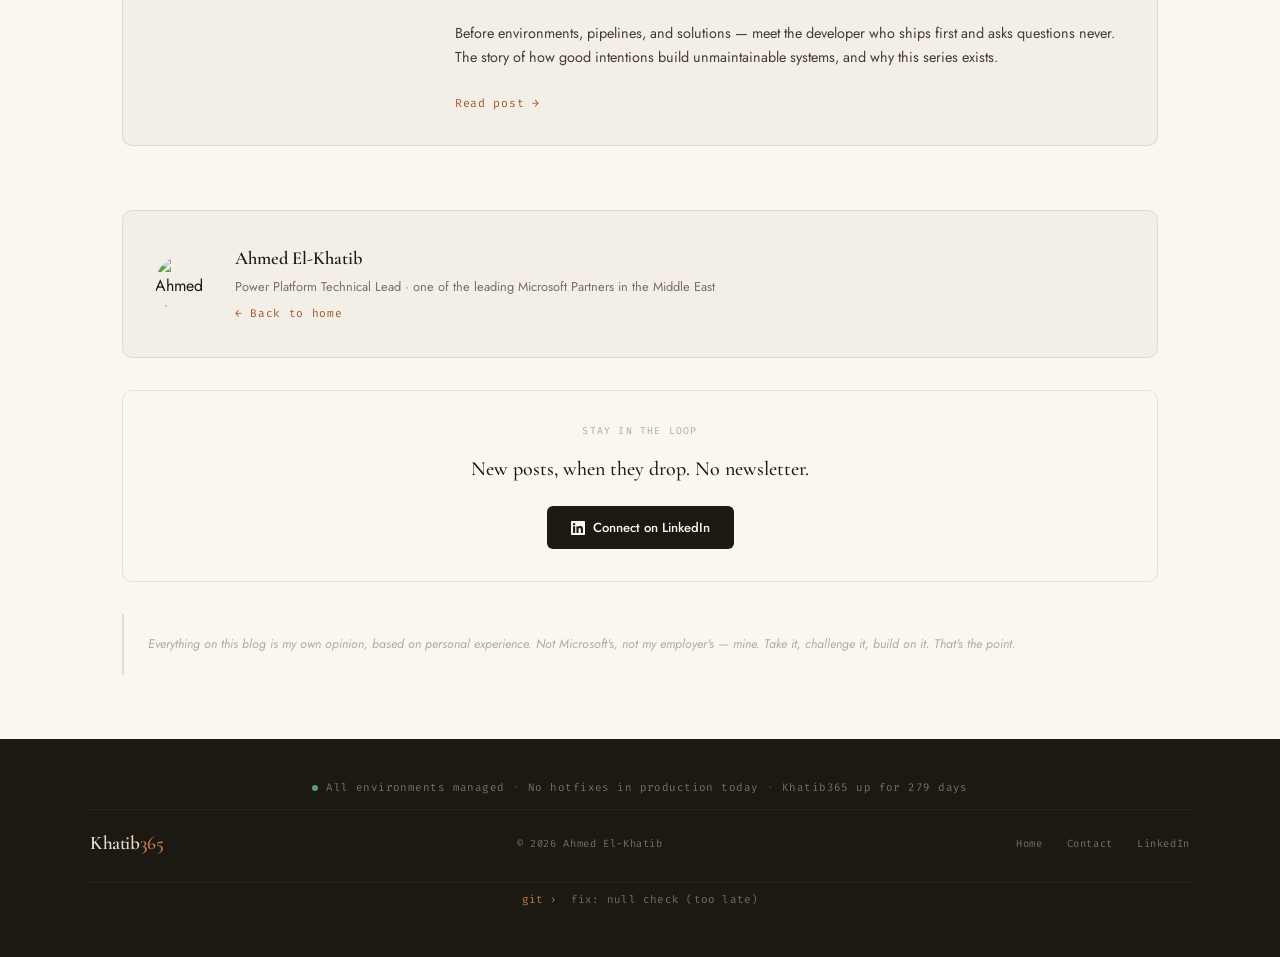
==== commit d17a1e61: "Prepare Post 01 image slots: hero, og:image, card thumbnail - post01-environment-strategy.html: add " ====
--- a/blog/index.html
+++ b/blog/index.html
@@ -496,9 +496,7 @@
       onclick="location.href='post01-environment-strategy.html'"
       style="cursor:pointer">
       <div class="post-card-thumb">
-        <div class="post-card-thumb-placeholder">
-          <span class="post-card-thumb-glyph">§</span>
-        </div>
+        <img src="../assets/images/post01/post01-card.png" alt="Post 01 — Environment Strategy" class="post-card-thumb-img" loading="lazy">
       </div>
       <div class="post-card-content">
         <div class="post-card-badge">Deployment Series · Post 01</div>
